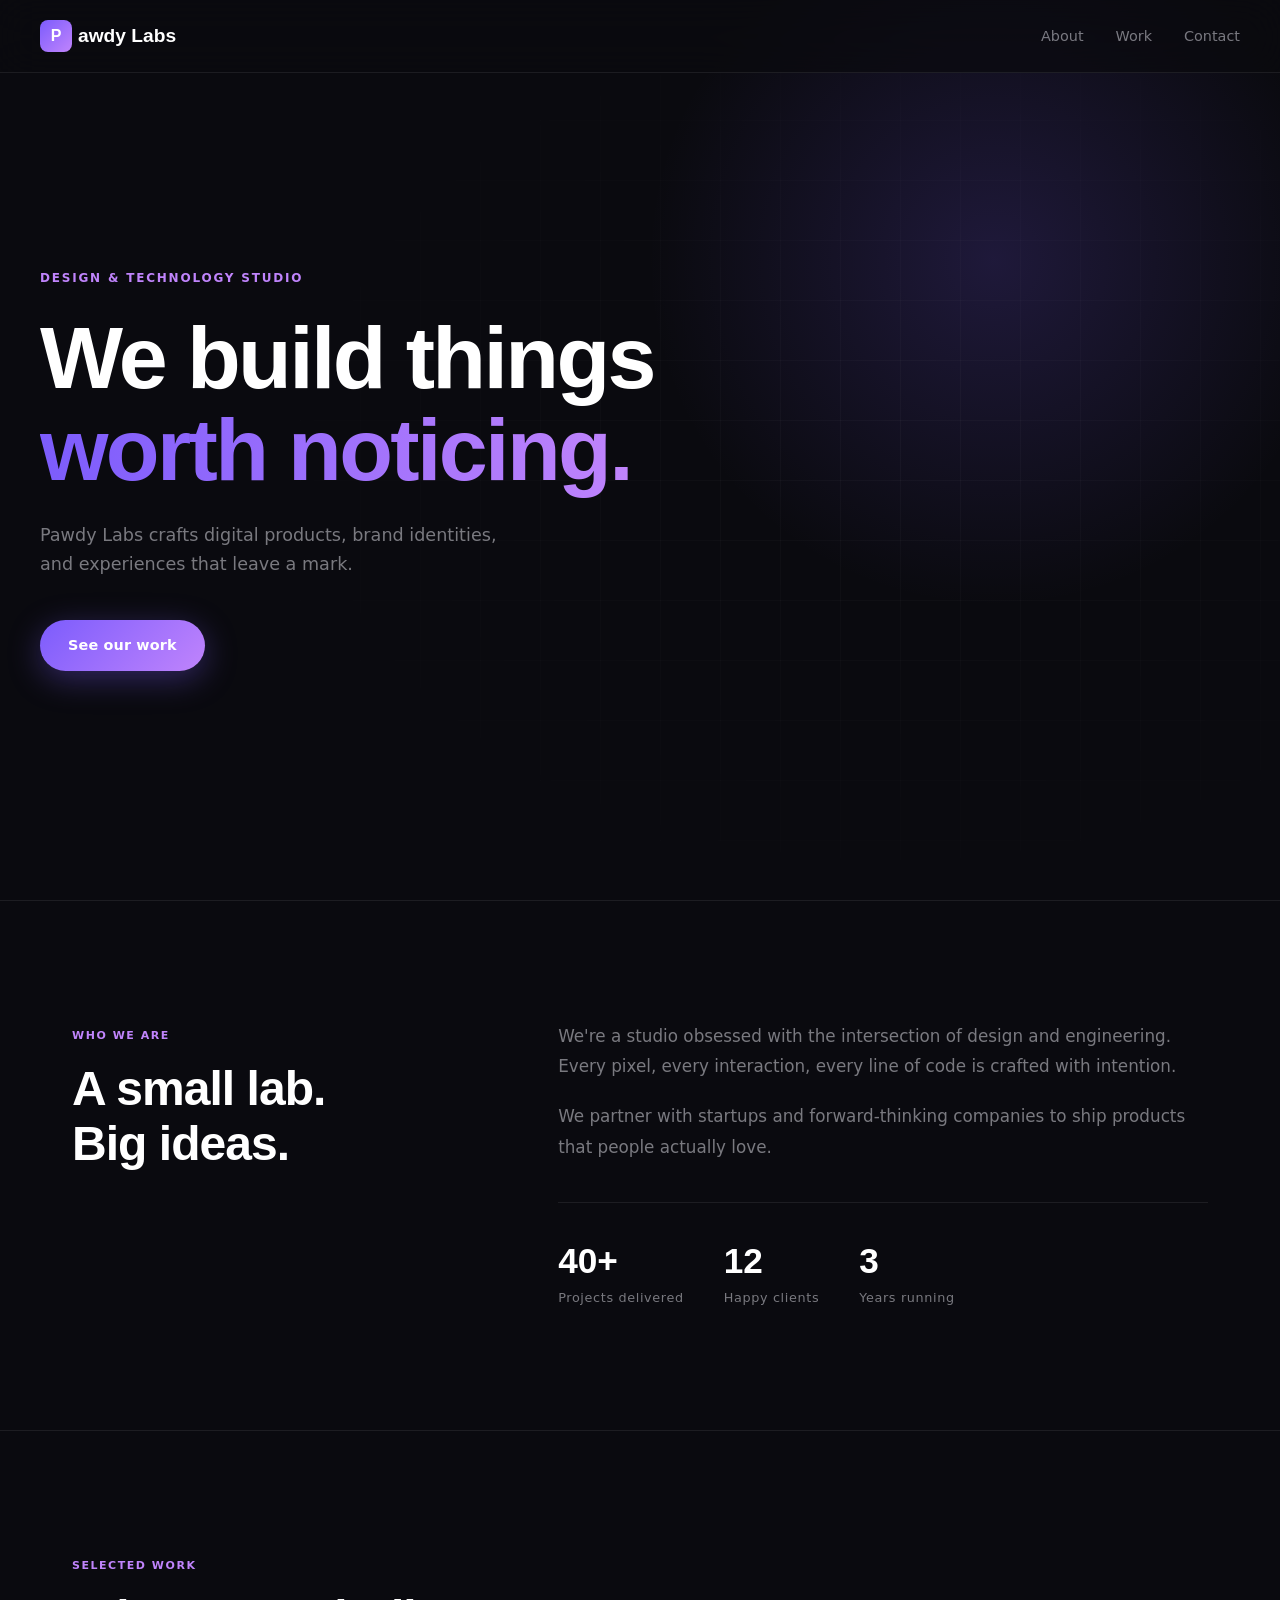
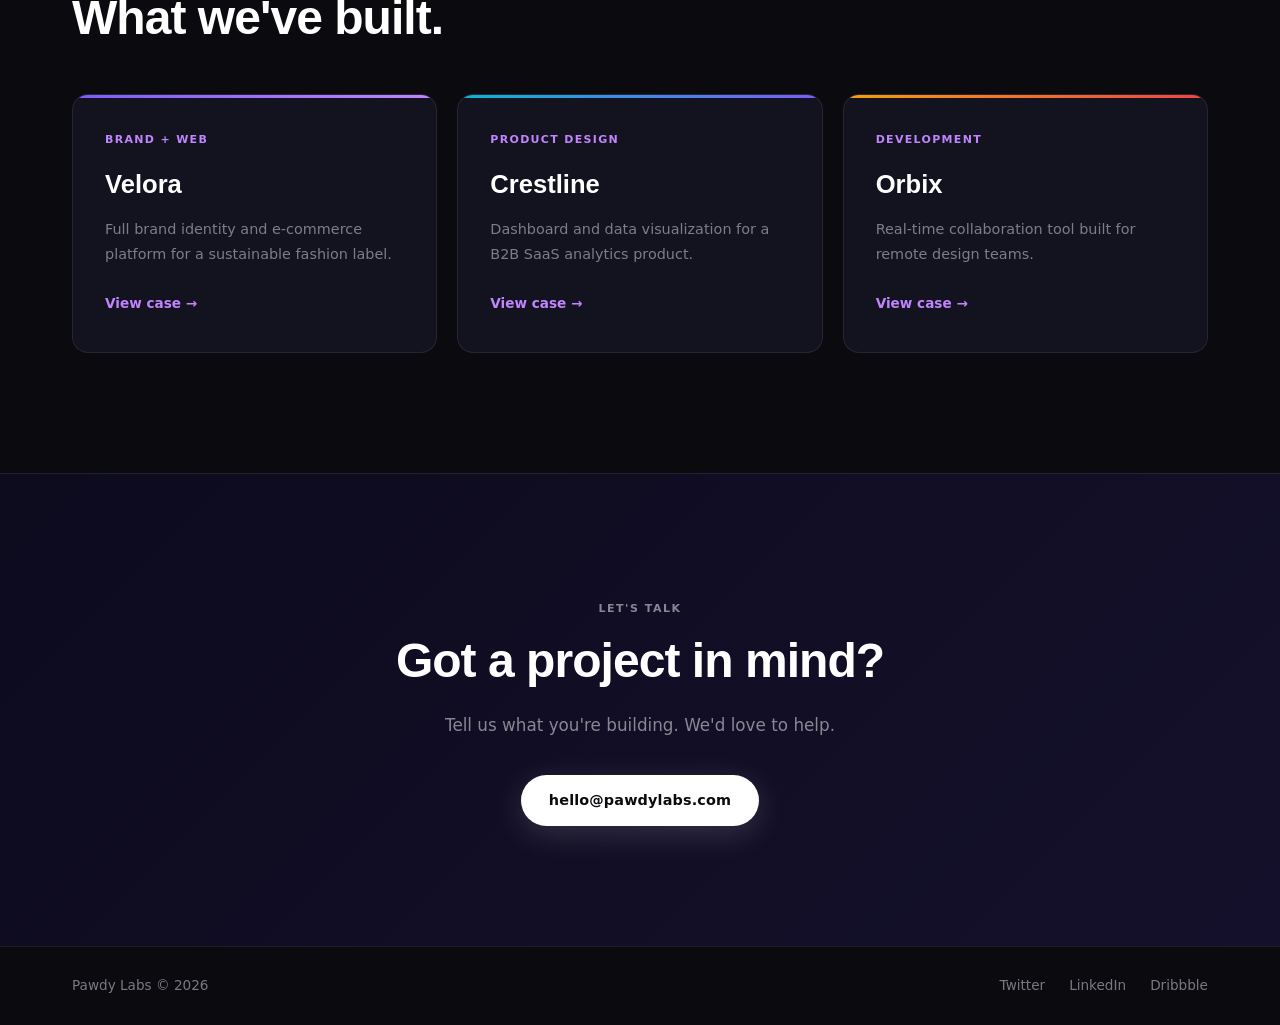
==== pwdy_labs.web/index.html @ f88b9824 "Add Pawdy Labs web project structure and landing page Creates the pwdy_labs.web site with dark-theme" ====
<!DOCTYPE html>
<html lang="es">
<head>
  <meta charset="UTF-8" />
  <meta name="viewport" content="width=device-width, initial-scale=1.0" />
  <title>Pawdy Labs</title>
  <link rel="stylesheet" href="css/style.css" />
</head>
<body>

  <!-- NAV -->
  <nav class="nav">
    <div class="nav__logo">
      <span class="logo-mark">P</span>
      <span class="logo-text">awdy Labs</span>
    </div>
    <ul class="nav__links">
      <li><a href="#about">About</a></li>
      <li><a href="#work">Work</a></li>
      <li><a href="#contact">Contact</a></li>
    </ul>
  </nav>

  <!-- HERO -->
  <section class="hero">
    <div class="hero__content">
      <p class="hero__eyebrow">Design &amp; Technology Studio</p>
      <h1 class="hero__title">
        We build things<br />
        <span class="hero__accent">worth noticing.</span>
      </h1>
      <p class="hero__sub">
        Pawdy Labs crafts digital products, brand identities,<br />
        and experiences that leave a mark.
      </p>
      <a href="#work" class="btn btn--primary">See our work</a>
    </div>
    <div class="hero__visual">
      <div class="blob"></div>
      <div class="grid-pattern"></div>
    </div>
  </section>

  <!-- ABOUT -->
  <section class="about" id="about">
    <div class="container">
      <div class="about__grid">
        <div class="about__left">
          <span class="label">Who we are</span>
          <h2 class="section-title">A small lab.<br />Big ideas.</h2>
        </div>
        <div class="about__right">
          <p>
            We're a studio obsessed with the intersection of design and
            engineering. Every pixel, every interaction, every line of code
            is crafted with intention.
          </p>
          <p>
            We partner with startups and forward-thinking companies to
            ship products that people actually love.
          </p>
          <div class="stats">
            <div class="stat"><span class="stat__num">40+</span><span class="stat__label">Projects delivered</span></div>
            <div class="stat"><span class="stat__num">12</span><span class="stat__label">Happy clients</span></div>
            <div class="stat"><span class="stat__num">3</span><span class="stat__label">Years running</span></div>
          </div>
        </div>
      </div>
    </div>
  </section>

  <!-- WORK -->
  <section class="work" id="work">
    <div class="container">
      <span class="label">Selected work</span>
      <h2 class="section-title">What we've built.</h2>
      <div class="cards">
        <article class="card card--1">
          <div class="card__tag">Brand + Web</div>
          <h3 class="card__title">Velora</h3>
          <p class="card__desc">Full brand identity and e-commerce platform for a sustainable fashion label.</p>
          <a href="#" class="card__link">View case →</a>
        </article>
        <article class="card card--2">
          <div class="card__tag">Product Design</div>
          <h3 class="card__title">Crestline</h3>
          <p class="card__desc">Dashboard and data visualization for a B2B SaaS analytics product.</p>
          <a href="#" class="card__link">View case →</a>
        </article>
        <article class="card card--3">
          <div class="card__tag">Development</div>
          <h3 class="card__title">Orbix</h3>
          <p class="card__desc">Real-time collaboration tool built for remote design teams.</p>
          <a href="#" class="card__link">View case →</a>
        </article>
      </div>
    </div>
  </section>

  <!-- CONTACT -->
  <section class="contact" id="contact">
    <div class="container">
      <div class="contact__inner">
        <span class="label label--light">Let's talk</span>
        <h2 class="section-title section-title--light">Got a project in mind?</h2>
        <p class="contact__sub">Tell us what you're building. We'd love to help.</p>
        <a href="mailto:hello@pawdylabs.com" class="btn btn--white">hello@pawdylabs.com</a>
      </div>
    </div>
  </section>

  <!-- FOOTER -->
  <footer class="footer">
    <div class="container footer__inner">
      <span class="footer__brand">Pawdy Labs © 2026</span>
      <div class="footer__links">
        <a href="#">Twitter</a>
        <a href="#">LinkedIn</a>
        <a href="#">Dribbble</a>
      </div>
    </div>
  </footer>

  <script src="js/main.js"></script>
</body>
</html>
---- pwdy_labs.web/css/style.css ----
/* ─── FONT ─── */
@font-face {
  font-family: 'PawdyDisplay';
  src: url('../fonts/PawdyDisplay.woff2') format('woff2'),
       url('../fonts/PawdyDisplay.woff') format('woff');
  font-weight: 700;
  font-style: normal;
  font-display: swap;
}

/* ─── RESET & BASE ─── */
*, *::before, *::after { box-sizing: border-box; margin: 0; padding: 0; }

:root {
  --bg:       #0a0a0f;
  --surface:  #131320;
  --border:   rgba(255,255,255,.08);
  --accent:   #7c5cfc;
  --accent2:  #c084fc;
  --text:     #e8e8f0;
  --muted:    rgba(232,232,240,.5);
  --white:    #ffffff;
  --radius:   16px;
  --font-display: 'PawdyDisplay', 'Syne', 'Space Grotesk', sans-serif;
  --font-body:    'Inter', system-ui, sans-serif;
}

html { scroll-behavior: smooth; }

body {
  background: var(--bg);
  color: var(--text);
  font-family: var(--font-body);
  font-size: 16px;
  line-height: 1.6;
  -webkit-font-smoothing: antialiased;
}

a { color: inherit; text-decoration: none; }
img { display: block; max-width: 100%; }

/* ─── UTILITIES ─── */
.container { max-width: 1200px; margin: 0 auto; padding: 0 32px; }

.label {
  display: inline-block;
  font-size: 11px;
  font-weight: 600;
  letter-spacing: .14em;
  text-transform: uppercase;
  color: var(--accent2);
  margin-bottom: 16px;
}
.label--light { color: rgba(255,255,255,.5); }

.section-title {
  font-family: var(--font-display);
  font-size: clamp(2rem, 4vw, 3rem);
  font-weight: 700;
  line-height: 1.15;
  letter-spacing: -.02em;
  color: var(--white);
  margin-bottom: 24px;
}
.section-title--light { color: var(--white); }

/* ─── NAV ─── */
.nav {
  position: fixed;
  top: 0; left: 0; right: 0;
  z-index: 100;
  display: flex;
  align-items: center;
  justify-content: space-between;
  padding: 20px 40px;
  background: rgba(10,10,15,.7);
  backdrop-filter: blur(20px);
  border-bottom: 1px solid var(--border);
}

.nav__logo {
  display: flex;
  align-items: center;
  gap: 6px;
  font-family: var(--font-display);
  font-size: 1.2rem;
  font-weight: 700;
  color: var(--white);
}

.logo-mark {
  display: grid;
  place-items: center;
  width: 32px; height: 32px;
  background: linear-gradient(135deg, var(--accent), var(--accent2));
  border-radius: 8px;
  font-size: 1rem;
  font-weight: 700;
  color: #fff;
}

.nav__links {
  list-style: none;
  display: flex;
  gap: 32px;
}

.nav__links a {
  font-size: .9rem;
  color: var(--muted);
  transition: color .2s;
}
.nav__links a:hover { color: var(--white); }

/* ─── HERO ─── */
.hero {
  min-height: 100vh;
  display: flex;
  align-items: center;
  position: relative;
  overflow: hidden;
  padding: 120px 40px 80px;
}

.hero__content {
  position: relative;
  z-index: 2;
  max-width: 680px;
}

.hero__eyebrow {
  font-size: 12px;
  font-weight: 600;
  letter-spacing: .15em;
  text-transform: uppercase;
  color: var(--accent2);
  margin-bottom: 24px;
}

.hero__title {
  font-family: var(--font-display);
  font-size: clamp(3rem, 7vw, 5.5rem);
  font-weight: 700;
  line-height: 1.05;
  letter-spacing: -.03em;
  color: var(--white);
  margin-bottom: 24px;
}

.hero__accent {
  background: linear-gradient(90deg, var(--accent), var(--accent2));
  -webkit-background-clip: text;
  -webkit-text-fill-color: transparent;
  background-clip: text;
}

.hero__sub {
  font-size: 1.1rem;
  color: var(--muted);
  line-height: 1.7;
  margin-bottom: 40px;
}

/* ─── BUTTONS ─── */
.btn {
  display: inline-flex;
  align-items: center;
  gap: 8px;
  padding: 14px 28px;
  border-radius: 50px;
  font-size: .9rem;
  font-weight: 600;
  letter-spacing: .01em;
  cursor: pointer;
  transition: transform .2s, box-shadow .2s, opacity .2s;
}
.btn:hover { transform: translateY(-2px); opacity: .9; }

.btn--primary {
  background: linear-gradient(135deg, var(--accent), var(--accent2));
  color: #fff;
  box-shadow: 0 8px 32px rgba(124,92,252,.35);
}
.btn--white {
  background: #fff;
  color: #0a0a0f;
  box-shadow: 0 8px 32px rgba(255,255,255,.15);
}

/* ─── HERO VISUAL ─── */
.hero__visual {
  position: absolute;
  inset: 0;
  z-index: 1;
  pointer-events: none;
}

.blob {
  position: absolute;
  top: -10%;
  right: -5%;
  width: 700px; height: 700px;
  border-radius: 60% 40% 55% 45% / 50% 60% 40% 50%;
  background: radial-gradient(ellipse at center, rgba(124,92,252,.18) 0%, transparent 70%);
  animation: morph 10s ease-in-out infinite;
}

@keyframes morph {
  0%, 100% { border-radius: 60% 40% 55% 45% / 50% 60% 40% 50%; }
  50%       { border-radius: 40% 60% 45% 55% / 60% 40% 60% 40%; }
}

.grid-pattern {
  position: absolute;
  inset: 0;
  background-image:
    linear-gradient(rgba(255,255,255,.03) 1px, transparent 1px),
    linear-gradient(90deg, rgba(255,255,255,.03) 1px, transparent 1px);
  background-size: 60px 60px;
  mask-image: radial-gradient(ellipse 80% 80% at 70% 50%, black 0%, transparent 70%);
}

/* ─── ABOUT ─── */
.about {
  padding: 120px 0;
  border-top: 1px solid var(--border);
}

.about__grid {
  display: grid;
  grid-template-columns: 1fr 1.6fr;
  gap: 80px;
  align-items: start;
}

.about__right p {
  color: var(--muted);
  margin-bottom: 20px;
  font-size: 1.05rem;
  line-height: 1.8;
}

.stats {
  display: flex;
  gap: 40px;
  margin-top: 40px;
  padding-top: 40px;
  border-top: 1px solid var(--border);
}

.stat__num {
  display: block;
  font-family: var(--font-display);
  font-size: 2.2rem;
  font-weight: 700;
  color: var(--white);
  line-height: 1;
  margin-bottom: 6px;
}

.stat__label {
  font-size: .8rem;
  color: var(--muted);
  letter-spacing: .05em;
}

/* ─── WORK ─── */
.work {
  padding: 120px 0;
  border-top: 1px solid var(--border);
}

.cards {
  display: grid;
  grid-template-columns: repeat(3, 1fr);
  gap: 20px;
  margin-top: 48px;
}

.card {
  background: var(--surface);
  border: 1px solid var(--border);
  border-radius: var(--radius);
  padding: 36px 32px;
  position: relative;
  overflow: hidden;
  transition: transform .3s, border-color .3s;
}
.card:hover { transform: translateY(-6px); border-color: rgba(124,92,252,.4); }

.card::before {
  content: '';
  position: absolute;
  top: 0; left: 0; right: 0;
  height: 3px;
}
.card--1::before { background: linear-gradient(90deg, #7c5cfc, #c084fc); }
.card--2::before { background: linear-gradient(90deg, #06b6d4, #7c5cfc); }
.card--3::before { background: linear-gradient(90deg, #f59e0b, #ef4444); }

.card__tag {
  font-size: 11px;
  font-weight: 600;
  letter-spacing: .12em;
  text-transform: uppercase;
  color: var(--accent2);
  margin-bottom: 16px;
}

.card__title {
  font-family: var(--font-display);
  font-size: 1.6rem;
  font-weight: 700;
  color: var(--white);
  margin-bottom: 12px;
}

.card__desc {
  font-size: .9rem;
  color: var(--muted);
  line-height: 1.7;
  margin-bottom: 24px;
}

.card__link {
  font-size: .85rem;
  font-weight: 600;
  color: var(--accent2);
  transition: letter-spacing .2s;
}
.card__link:hover { letter-spacing: .04em; }

/* ─── CONTACT ─── */
.contact {
  padding: 120px 0;
  background: linear-gradient(135deg, #0d0b1e 0%, #14102b 100%);
  border-top: 1px solid var(--border);
}

.contact__inner {
  text-align: center;
  max-width: 600px;
  margin: 0 auto;
}

.contact__sub {
  color: rgba(255,255,255,.5);
  font-size: 1.05rem;
  margin-bottom: 36px;
}

/* ─── FOOTER ─── */
.footer {
  padding: 28px 0;
  border-top: 1px solid var(--border);
}

.footer__inner {
  display: flex;
  align-items: center;
  justify-content: space-between;
}

.footer__brand {
  font-size: .85rem;
  color: var(--muted);
}

.footer__links {
  display: flex;
  gap: 24px;
}

.footer__links a {
  font-size: .85rem;
  color: var(--muted);
  transition: color .2s;
}
.footer__links a:hover { color: var(--white); }

/* ─── RESPONSIVE ─── */
@media (max-width: 900px) {
  .about__grid { grid-template-columns: 1fr; gap: 40px; }
  .cards { grid-template-columns: 1fr; }
  .nav { padding: 16px 24px; }
  .hero { padding: 100px 24px 60px; }
}

@media (max-width: 600px) {
  .nav__links { display: none; }
  .stats { flex-direction: column; gap: 24px; }
  .footer__inner { flex-direction: column; gap: 16px; text-align: center; }
}
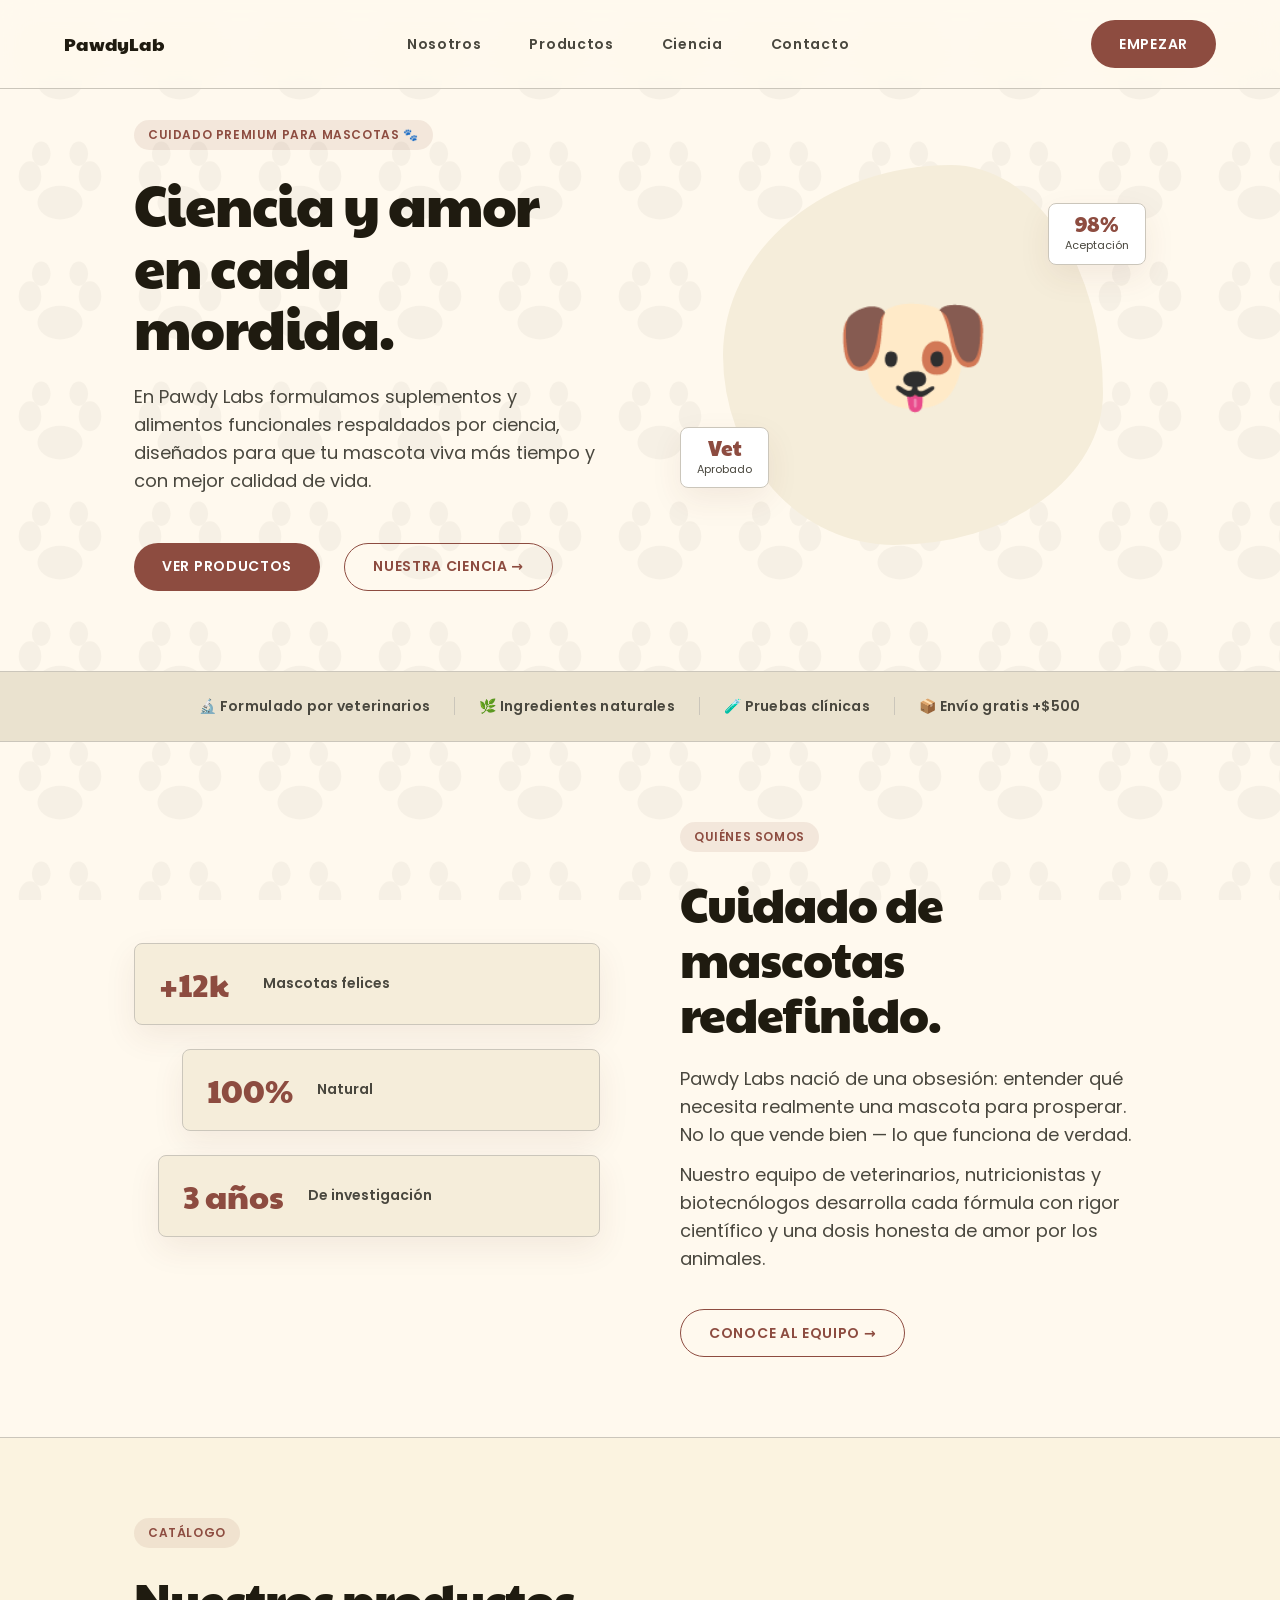
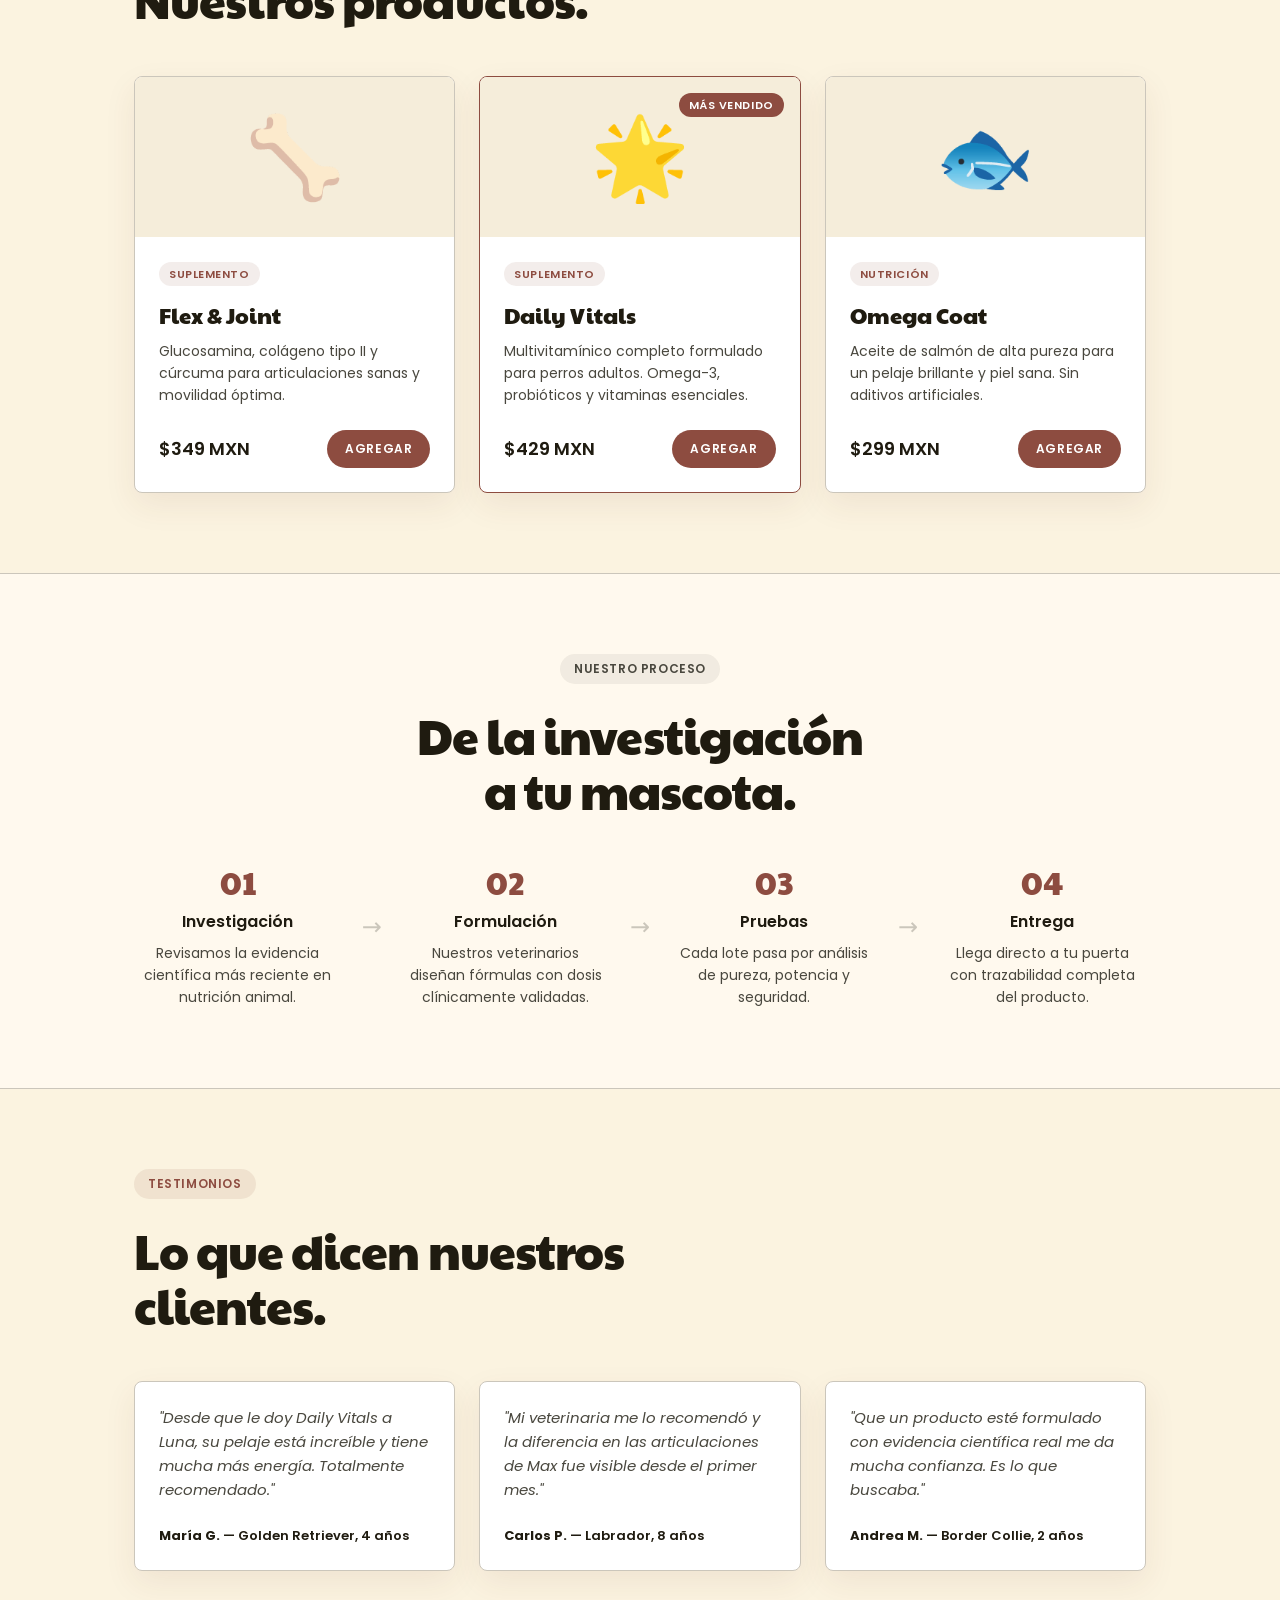
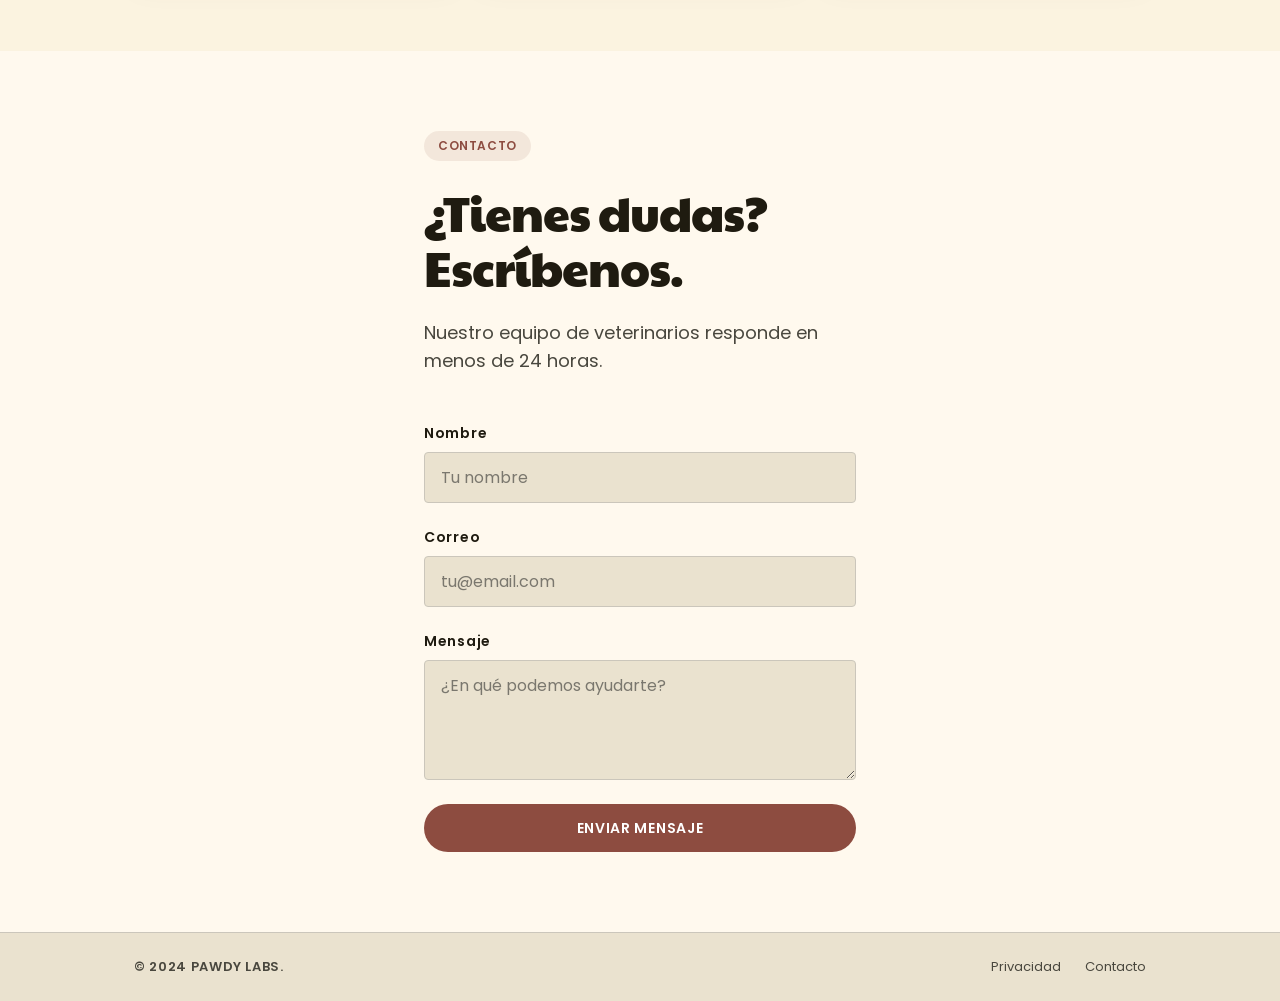
==== commit b732246a: "Redesign landing page with Artisanal Heritage design system Applies warm minimalism: Paytone One + P" ====
--- a/pwdy_labs.web/index.html
+++ b/pwdy_labs.web/index.html
@@ -3,120 +3,276 @@
 <head>
   <meta charset="UTF-8" />
   <meta name="viewport" content="width=device-width, initial-scale=1.0" />
-  <title>Pawdy Labs</title>
+  <title>Pawdy Labs — Science-backed pet care</title>
+  <link rel="preconnect" href="https://fonts.googleapis.com" />
+  <link rel="preconnect" href="https://fonts.gstatic.com" crossorigin />
+  <link href="https://fonts.googleapis.com/css2?family=Paytone+One&family=Poppins:wght@400;600&display=swap" rel="stylesheet" />
   <link rel="stylesheet" href="css/style.css" />
 </head>
 <body>
 
+  <!-- PAW PRINT BACKGROUND -->
+  <div class="paw-bg" aria-hidden="true">
+    <svg class="paw-svg" xmlns="http://www.w3.org/2000/svg" viewBox="0 0 64 64">
+      <ellipse cx="32" cy="44" rx="12" ry="9"/>
+      <ellipse cx="16" cy="30" rx="6" ry="8"/>
+      <ellipse cx="48" cy="30" rx="6" ry="8"/>
+      <ellipse cx="22" cy="18" rx="5" ry="6.5"/>
+      <ellipse cx="42" cy="18" rx="5" ry="6.5"/>
+    </svg>
+  </div>
+
   <!-- NAV -->
   <nav class="nav">
-    <div class="nav__logo">
-      <span class="logo-mark">P</span>
-      <span class="logo-text">awdy Labs</span>
-    </div>
+    <a href="#" class="nav__logo">
+      <img src="assets/logo.svg" alt="Pawdy Labs" class="nav__logo-img" onerror="this.style.display='none'" />
+      <span class="nav__logo-text">PawdyLab</span>
+    </a>
     <ul class="nav__links">
-      <li><a href="#about">About</a></li>
-      <li><a href="#work">Work</a></li>
-      <li><a href="#contact">Contact</a></li>
+      <li><a href="#about">Nosotros</a></li>
+      <li><a href="#products">Productos</a></li>
+      <li><a href="#science">Ciencia</a></li>
+      <li><a href="#contact">Contacto</a></li>
     </ul>
+    <a href="#contact" class="btn btn--primary nav__cta">Empezar</a>
   </nav>
 
   <!-- HERO -->
   <section class="hero">
-    <div class="hero__content">
-      <p class="hero__eyebrow">Design &amp; Technology Studio</p>
-      <h1 class="hero__title">
-        We build things<br />
-        <span class="hero__accent">worth noticing.</span>
-      </h1>
-      <p class="hero__sub">
-        Pawdy Labs crafts digital products, brand identities,<br />
-        and experiences that leave a mark.
-      </p>
-      <a href="#work" class="btn btn--primary">See our work</a>
-    </div>
-    <div class="hero__visual">
-      <div class="blob"></div>
-      <div class="grid-pattern"></div>
-    </div>
-  </section>
+    <div class="container hero__inner">
+      <div class="hero__content">
+        <div class="chip">Cuidado premium para mascotas 🐾</div>
+        <h1 class="hero__title">
+          Ciencia y amor<br />en cada mordida.
+        </h1>
+        <p class="hero__body">
+          En Pawdy Labs formulamos suplementos y alimentos funcionales
+          respaldados por ciencia, diseñados para que tu mascota viva
+          más tiempo y con mejor calidad de vida.
+        </p>
+        <div class="hero__actions">
+          <a href="#products" class="btn btn--primary">Ver productos</a>
+          <a href="#science" class="btn btn--secondary">Nuestra ciencia →</a>
+        </div>
+      </div>
+      <div class="hero__image-wrap">
+        <div class="hero__image-blob">
+          <div class="hero__placeholder">🐶</div>
+        </div>
+        <div class="floating-badge floating-badge--1">
+          <span class="badge-num">98%</span>
+          <span class="badge-label">Aceptación</span>
+        </div>
+        <div class="floating-badge floating-badge--2">
+          <span class="badge-num">Vet</span>
+          <span class="badge-label">Aprobado</span>
+        </div>
+      </div>
+    </div>
+  </section>
+
+  <!-- TRUST BAR -->
+  <div class="trust-bar">
+    <div class="container trust-bar__inner">
+      <span class="trust-item">🔬 Formulado por veterinarios</span>
+      <span class="trust-divider"></span>
+      <span class="trust-item">🌿 Ingredientes naturales</span>
+      <span class="trust-divider"></span>
+      <span class="trust-item">🧪 Pruebas clínicas</span>
+      <span class="trust-divider"></span>
+      <span class="trust-item">📦 Envío gratis +$500</span>
+    </div>
+  </div>
 
   <!-- ABOUT -->
   <section class="about" id="about">
+    <div class="container about__grid">
+      <div class="about__visual">
+        <div class="about__card-stack">
+          <div class="stat-card">
+            <span class="stat-card__num">+12k</span>
+            <span class="stat-card__label">Mascotas felices</span>
+          </div>
+          <div class="stat-card stat-card--2">
+            <span class="stat-card__num">100%</span>
+            <span class="stat-card__label">Natural</span>
+          </div>
+          <div class="stat-card stat-card--3">
+            <span class="stat-card__num">3 años</span>
+            <span class="stat-card__label">De investigación</span>
+          </div>
+        </div>
+      </div>
+      <div class="about__copy">
+        <div class="chip">Quiénes somos</div>
+        <h2 class="section-title">Cuidado de mascotas<br />redefinido.</h2>
+        <p class="body-text">
+          Pawdy Labs nació de una obsesión: entender qué necesita realmente
+          una mascota para prosperar. No lo que vende bien — lo que
+          funciona de verdad.
+        </p>
+        <p class="body-text">
+          Nuestro equipo de veterinarios, nutricionistas y biotecnólogos
+          desarrolla cada fórmula con rigor científico y una dosis
+          honesta de amor por los animales.
+        </p>
+        <a href="#science" class="btn btn--secondary">Conoce al equipo →</a>
+      </div>
+    </div>
+  </section>
+
+  <!-- PRODUCTS -->
+  <section class="products" id="products">
     <div class="container">
-      <div class="about__grid">
-        <div class="about__left">
-          <span class="label">Who we are</span>
-          <h2 class="section-title">A small lab.<br />Big ideas.</h2>
-        </div>
-        <div class="about__right">
-          <p>
-            We're a studio obsessed with the intersection of design and
-            engineering. Every pixel, every interaction, every line of code
-            is crafted with intention.
-          </p>
-          <p>
-            We partner with startups and forward-thinking companies to
-            ship products that people actually love.
-          </p>
-          <div class="stats">
-            <div class="stat"><span class="stat__num">40+</span><span class="stat__label">Projects delivered</span></div>
-            <div class="stat"><span class="stat__num">12</span><span class="stat__label">Happy clients</span></div>
-            <div class="stat"><span class="stat__num">3</span><span class="stat__label">Years running</span></div>
-          </div>
-        </div>
-      </div>
-    </div>
-  </section>
-
-  <!-- WORK -->
-  <section class="work" id="work">
+      <div class="section-header">
+        <div class="chip">Catálogo</div>
+        <h2 class="section-title">Nuestros productos.</h2>
+      </div>
+      <div class="products__grid">
+        <article class="product-card">
+          <div class="product-card__image">🦴</div>
+          <div class="product-card__body">
+            <div class="chip chip--sm">Suplemento</div>
+            <h3 class="product-card__title">Flex & Joint</h3>
+            <p class="product-card__desc">
+              Glucosamina, colágeno tipo II y cúrcuma para articulaciones
+              sanas y movilidad óptima.
+            </p>
+            <div class="product-card__footer">
+              <span class="product-card__price">$349 MXN</span>
+              <a href="#" class="btn btn--primary btn--sm">Agregar</a>
+            </div>
+          </div>
+        </article>
+        <article class="product-card product-card--featured">
+          <div class="product-card__badge">Más vendido</div>
+          <div class="product-card__image">🌟</div>
+          <div class="product-card__body">
+            <div class="chip chip--sm">Suplemento</div>
+            <h3 class="product-card__title">Daily Vitals</h3>
+            <p class="product-card__desc">
+              Multivitamínico completo formulado para perros adultos.
+              Omega-3, probióticos y vitaminas esenciales.
+            </p>
+            <div class="product-card__footer">
+              <span class="product-card__price">$429 MXN</span>
+              <a href="#" class="btn btn--primary btn--sm">Agregar</a>
+            </div>
+          </div>
+        </article>
+        <article class="product-card">
+          <div class="product-card__image">🐟</div>
+          <div class="product-card__body">
+            <div class="chip chip--sm">Nutrición</div>
+            <h3 class="product-card__title">Omega Coat</h3>
+            <p class="product-card__desc">
+              Aceite de salmón de alta pureza para un pelaje brillante
+              y piel sana. Sin aditivos artificiales.
+            </p>
+            <div class="product-card__footer">
+              <span class="product-card__price">$299 MXN</span>
+              <a href="#" class="btn btn--primary btn--sm">Agregar</a>
+            </div>
+          </div>
+        </article>
+      </div>
+    </div>
+  </section>
+
+  <!-- SCIENCE -->
+  <section class="science" id="science">
+    <div class="container science__inner">
+      <div class="chip chip--dark">Nuestro proceso</div>
+      <h2 class="section-title">De la investigación<br />a tu mascota.</h2>
+      <div class="science__steps">
+        <div class="science-step">
+          <span class="science-step__num">01</span>
+          <h4 class="science-step__title">Investigación</h4>
+          <p class="science-step__desc">Revisamos la evidencia científica más reciente en nutrición animal.</p>
+        </div>
+        <div class="science-step__arrow">→</div>
+        <div class="science-step">
+          <span class="science-step__num">02</span>
+          <h4 class="science-step__title">Formulación</h4>
+          <p class="science-step__desc">Nuestros veterinarios diseñan fórmulas con dosis clínicamente validadas.</p>
+        </div>
+        <div class="science-step__arrow">→</div>
+        <div class="science-step">
+          <span class="science-step__num">03</span>
+          <h4 class="science-step__title">Pruebas</h4>
+          <p class="science-step__desc">Cada lote pasa por análisis de pureza, potencia y seguridad.</p>
+        </div>
+        <div class="science-step__arrow">→</div>
+        <div class="science-step">
+          <span class="science-step__num">04</span>
+          <h4 class="science-step__title">Entrega</h4>
+          <p class="science-step__desc">Llega directo a tu puerta con trazabilidad completa del producto.</p>
+        </div>
+      </div>
+    </div>
+  </section>
+
+  <!-- TESTIMONIALS -->
+  <section class="testimonials">
     <div class="container">
-      <span class="label">Selected work</span>
-      <h2 class="section-title">What we've built.</h2>
-      <div class="cards">
-        <article class="card card--1">
-          <div class="card__tag">Brand + Web</div>
-          <h3 class="card__title">Velora</h3>
-          <p class="card__desc">Full brand identity and e-commerce platform for a sustainable fashion label.</p>
-          <a href="#" class="card__link">View case →</a>
-        </article>
-        <article class="card card--2">
-          <div class="card__tag">Product Design</div>
-          <h3 class="card__title">Crestline</h3>
-          <p class="card__desc">Dashboard and data visualization for a B2B SaaS analytics product.</p>
-          <a href="#" class="card__link">View case →</a>
-        </article>
-        <article class="card card--3">
-          <div class="card__tag">Development</div>
-          <h3 class="card__title">Orbix</h3>
-          <p class="card__desc">Real-time collaboration tool built for remote design teams.</p>
-          <a href="#" class="card__link">View case →</a>
-        </article>
+      <div class="chip">Testimonios</div>
+      <h2 class="section-title">Lo que dicen nuestros<br />clientes.</h2>
+      <div class="testimonials__grid">
+        <blockquote class="testimonial-card">
+          <p>"Desde que le doy Daily Vitals a Luna, su pelaje está increíble y tiene mucha más energía. Totalmente recomendado."</p>
+          <footer>
+            <strong>María G.</strong> — Golden Retriever, 4 años
+          </footer>
+        </blockquote>
+        <blockquote class="testimonial-card">
+          <p>"Mi veterinaria me lo recomendó y la diferencia en las articulaciones de Max fue visible desde el primer mes."</p>
+          <footer>
+            <strong>Carlos P.</strong> — Labrador, 8 años
+          </footer>
+        </blockquote>
+        <blockquote class="testimonial-card">
+          <p>"Que un producto esté formulado con evidencia científica real me da mucha confianza. Es lo que buscaba."</p>
+          <footer>
+            <strong>Andrea M.</strong> — Border Collie, 2 años
+          </footer>
+        </blockquote>
       </div>
     </div>
   </section>
 
   <!-- CONTACT -->
   <section class="contact" id="contact">
-    <div class="container">
-      <div class="contact__inner">
-        <span class="label label--light">Let's talk</span>
-        <h2 class="section-title section-title--light">Got a project in mind?</h2>
-        <p class="contact__sub">Tell us what you're building. We'd love to help.</p>
-        <a href="mailto:hello@pawdylabs.com" class="btn btn--white">hello@pawdylabs.com</a>
-      </div>
+    <div class="container contact__inner">
+      <div class="chip">Contacto</div>
+      <h2 class="section-title">¿Tienes dudas?<br />Escríbenos.</h2>
+      <p class="body-text contact__sub">
+        Nuestro equipo de veterinarios responde en menos de 24 horas.
+      </p>
+      <form class="contact__form" onsubmit="return false">
+        <div class="form-group">
+          <label class="form-label" for="name">Nombre</label>
+          <input class="form-input" type="text" id="name" placeholder="Tu nombre" />
+        </div>
+        <div class="form-group">
+          <label class="form-label" for="email">Correo</label>
+          <input class="form-input" type="email" id="email" placeholder="tu@email.com" />
+        </div>
+        <div class="form-group">
+          <label class="form-label" for="msg">Mensaje</label>
+          <textarea class="form-input form-textarea" id="msg" placeholder="¿En qué podemos ayudarte?"></textarea>
+        </div>
+        <button type="submit" class="btn btn--primary btn--full">Enviar mensaje</button>
+      </form>
     </div>
   </section>
 
   <!-- FOOTER -->
   <footer class="footer">
     <div class="container footer__inner">
-      <span class="footer__brand">Pawdy Labs © 2026</span>
+      <span class="footer__brand">© 2024 PAWDY LABS.</span>
       <div class="footer__links">
-        <a href="#">Twitter</a>
-        <a href="#">LinkedIn</a>
-        <a href="#">Dribbble</a>
+        <a href="#">Privacidad</a>
+        <a href="#">Contacto</a>
       </div>
     </div>
   </footer>
--- a/pwdy_labs.web/css/style.css
+++ b/pwdy_labs.web/css/style.css
@@ -1,68 +1,165 @@
-/* ─── FONT ─── */
-@font-face {
-  font-family: 'PawdyDisplay';
-  src: url('../fonts/PawdyDisplay.woff2') format('woff2'),
-       url('../fonts/PawdyDisplay.woff') format('woff');
-  font-weight: 700;
-  font-style: normal;
-  font-display: swap;
-}
-
-/* ─── RESET & BASE ─── */
+/* ─── DESIGN TOKENS — Artisanal Heritage ─── */
+:root {
+  --bg:                    #fff9ee;
+  --surface:               #f5edda;
+  --surface-low:           #fbf3e0;
+  --surface-high:          #f0e8d4;
+  --surface-highest:       #eae2cf;
+  --on-surface:            #1f1b10;
+  --on-surface-variant:    #49473e;
+  --outline:               #7a776e;
+  --outline-variant:       #cbc6bb;
+
+  --primary:               #625e50;
+  --primary-container:     #f4eddb;
+  --secondary:             #8d4c40;      /* Liver — CTA primary */
+  --secondary-container:   #ffac9c;
+  --on-secondary:          #ffffff;
+
+  --error:                 #ba1a1a;
+
+  /* typography */
+  --font-display: 'Paytone One', sans-serif;
+  --font-body:    'Poppins', system-ui, sans-serif;
+
+  /* spacing (8px base) */
+  --sp-xs:   4px;
+  --sp-sm:   12px;
+  --sp-md:   24px;
+  --sp-lg:   48px;
+  --sp-xl:   80px;
+  --gutter:  24px;
+  --margin-desktop: 64px;
+  --margin-mobile:  16px;
+
+  /* radii */
+  --r-sm:    0.125rem;
+  --r:       0.25rem;
+  --r-md:    0.375rem;
+  --r-lg:    0.5rem;
+  --r-xl:    0.75rem;
+  --r-full:  9999px;
+
+  /* shadow */
+  --shadow: 0px 12px 32px rgba(104, 47, 36, 0.08);
+}
+
+/* ─── RESET ─── */
 *, *::before, *::after { box-sizing: border-box; margin: 0; padding: 0; }
-
-:root {
-  --bg:       #0a0a0f;
-  --surface:  #131320;
-  --border:   rgba(255,255,255,.08);
-  --accent:   #7c5cfc;
-  --accent2:  #c084fc;
-  --text:     #e8e8f0;
-  --muted:    rgba(232,232,240,.5);
-  --white:    #ffffff;
-  --radius:   16px;
-  --font-display: 'PawdyDisplay', 'Syne', 'Space Grotesk', sans-serif;
-  --font-body:    'Inter', system-ui, sans-serif;
-}
-
 html { scroll-behavior: smooth; }
-
 body {
   background: var(--bg);
-  color: var(--text);
+  color: var(--on-surface);
   font-family: var(--font-body);
   font-size: 16px;
-  line-height: 1.6;
+  line-height: 1.5;
   -webkit-font-smoothing: antialiased;
-}
-
+  overflow-x: hidden;
+}
 a { color: inherit; text-decoration: none; }
-img { display: block; max-width: 100%; }
-
-/* ─── UTILITIES ─── */
-.container { max-width: 1200px; margin: 0 auto; padding: 0 32px; }
-
-.label {
-  display: inline-block;
-  font-size: 11px;
-  font-weight: 600;
-  letter-spacing: .14em;
-  text-transform: uppercase;
-  color: var(--accent2);
-  margin-bottom: 16px;
-}
-.label--light { color: rgba(255,255,255,.5); }
-
+ul { list-style: none; }
+
+/* ─── PAW BACKGROUND PATTERN ─── */
+.paw-bg {
+  position: fixed;
+  inset: 0;
+  pointer-events: none;
+  z-index: 0;
+  overflow: hidden;
+}
+.paw-svg {
+  display: none; /* used as mask via JS-generated pattern */
+}
+
+/* CSS-only paw pattern via repeated pseudo-element */
+body::before {
+  content: '';
+  position: fixed;
+  inset: 0;
+  z-index: 0;
+  pointer-events: none;
+  background-image: url("data:image/svg+xml,%3Csvg xmlns='http://www.w3.org/2000/svg' width='80' height='80' viewBox='0 0 64 64'%3E%3Cellipse cx='32' cy='44' rx='12' ry='9' fill='%231f1b10'/%3E%3Cellipse cx='16' cy='30' rx='6' ry='8' fill='%231f1b10'/%3E%3Cellipse cx='48' cy='30' rx='6' ry='8' fill='%231f1b10'/%3E%3Cellipse cx='22' cy='18' rx='5' ry='6.5' fill='%231f1b10'/%3E%3Cellipse cx='42' cy='18' rx='5' ry='6.5' fill='%231f1b10'/%3E%3C/svg%3E");
+  background-size: 120px 120px;
+  opacity: 0.04;
+}
+
+/* ─── LAYOUT ─── */
+.container {
+  max-width: 1140px;
+  margin: 0 auto;
+  padding: 0 var(--margin-desktop);
+}
+
+/* ─── TYPOGRAPHY SCALE ─── */
 .section-title {
   font-family: var(--font-display);
   font-size: clamp(2rem, 4vw, 3rem);
-  font-weight: 700;
+  font-weight: 400;
   line-height: 1.15;
-  letter-spacing: -.02em;
-  color: var(--white);
-  margin-bottom: 24px;
-}
-.section-title--light { color: var(--white); }
+  letter-spacing: -0.02em;
+  color: var(--on-surface);
+  margin-bottom: var(--sp-md);
+}
+
+.body-text {
+  font-size: 18px;
+  font-weight: 400;
+  line-height: 28px;
+  color: var(--on-surface-variant);
+  margin-bottom: var(--sp-sm);
+}
+
+/* ─── CHIPS / TAGS ─── */
+.chip {
+  display: inline-block;
+  padding: 6px 14px;
+  border-radius: var(--r-full);
+  background: rgba(141, 76, 64, 0.1);
+  color: var(--secondary);
+  font-family: var(--font-body);
+  font-size: 12px;
+  font-weight: 600;
+  letter-spacing: 0.05em;
+  text-transform: uppercase;
+  margin-bottom: var(--sp-md);
+}
+.chip--sm { font-size: 11px; padding: 4px 10px; margin-bottom: var(--sp-sm); }
+.chip--dark {
+  background: rgba(31,27,16,.06);
+  color: var(--on-surface-variant);
+}
+
+/* ─── BUTTONS ─── */
+.btn {
+  display: inline-flex;
+  align-items: center;
+  justify-content: center;
+  gap: 6px;
+  min-height: 48px;
+  padding: 0 28px;
+  border-radius: var(--r-full);
+  font-family: var(--font-body);
+  font-size: 14px;
+  font-weight: 600;
+  letter-spacing: 0.05em;
+  text-transform: uppercase;
+  cursor: pointer;
+  border: none;
+  transition: opacity .2s, transform .2s;
+}
+.btn:hover { opacity: .88; transform: translateY(-1px); }
+
+.btn--primary {
+  background: var(--secondary);
+  color: var(--on-secondary);
+}
+.btn--secondary {
+  background: transparent;
+  color: var(--secondary);
+  border: 1.5px solid var(--secondary);
+}
+.btn--sm { min-height: 38px; padding: 0 18px; font-size: 12px; }
+.btn--full { width: 100%; }
 
 /* ─── NAV ─── */
 .nav {
@@ -72,287 +169,447 @@
   display: flex;
   align-items: center;
   justify-content: space-between;
-  padding: 20px 40px;
-  background: rgba(10,10,15,.7);
-  backdrop-filter: blur(20px);
-  border-bottom: 1px solid var(--border);
+  padding: 20px var(--margin-desktop);
+  background: rgba(255,249,238,.85);
+  backdrop-filter: blur(16px);
+  border-bottom: 1px solid var(--outline-variant);
 }
 
 .nav__logo {
   display: flex;
   align-items: center;
-  gap: 6px;
+  gap: 8px;
+}
+.nav__logo-img { height: 32px; }
+.nav__logo-text {
   font-family: var(--font-display);
-  font-size: 1.2rem;
-  font-weight: 700;
-  color: var(--white);
-}
-
-.logo-mark {
-  display: grid;
-  place-items: center;
-  width: 32px; height: 32px;
-  background: linear-gradient(135deg, var(--accent), var(--accent2));
-  border-radius: 8px;
-  font-size: 1rem;
-  font-weight: 700;
-  color: #fff;
+  font-size: 1.15rem;
+  color: var(--on-surface);
 }
 
 .nav__links {
-  list-style: none;
-  display: flex;
-  gap: 32px;
-}
-
+  display: flex;
+  gap: var(--sp-lg);
+}
 .nav__links a {
-  font-size: .9rem;
-  color: var(--muted);
+  font-size: 14px;
+  font-weight: 600;
+  letter-spacing: 0.05em;
+  color: var(--on-surface-variant);
   transition: color .2s;
 }
-.nav__links a:hover { color: var(--white); }
+.nav__links a:hover { color: var(--on-surface); text-decoration: underline; }
 
 /* ─── HERO ─── */
 .hero {
-  min-height: 100vh;
-  display: flex;
-  align-items: center;
-  position: relative;
-  overflow: hidden;
-  padding: 120px 40px 80px;
-}
-
-.hero__content {
-  position: relative;
-  z-index: 2;
-  max-width: 680px;
-}
-
-.hero__eyebrow {
-  font-size: 12px;
-  font-weight: 600;
-  letter-spacing: .15em;
-  text-transform: uppercase;
-  color: var(--accent2);
-  margin-bottom: 24px;
-}
+  padding-top: 120px;
+  padding-bottom: var(--sp-xl);
+  position: relative;
+  z-index: 1;
+}
+
+.hero__inner {
+  display: grid;
+  grid-template-columns: 1fr 1fr;
+  gap: var(--sp-xl);
+  align-items: center;
+}
+
+.hero__content { max-width: 540px; }
 
 .hero__title {
   font-family: var(--font-display);
-  font-size: clamp(3rem, 7vw, 5.5rem);
-  font-weight: 700;
-  line-height: 1.05;
-  letter-spacing: -.03em;
-  color: var(--white);
-  margin-bottom: 24px;
-}
-
-.hero__accent {
-  background: linear-gradient(90deg, var(--accent), var(--accent2));
-  -webkit-background-clip: text;
-  -webkit-text-fill-color: transparent;
-  background-clip: text;
-}
-
-.hero__sub {
-  font-size: 1.1rem;
-  color: var(--muted);
-  line-height: 1.7;
-  margin-bottom: 40px;
-}
-
-/* ─── BUTTONS ─── */
-.btn {
-  display: inline-flex;
-  align-items: center;
-  gap: 8px;
-  padding: 14px 28px;
-  border-radius: 50px;
-  font-size: .9rem;
-  font-weight: 600;
-  letter-spacing: .01em;
-  cursor: pointer;
-  transition: transform .2s, box-shadow .2s, opacity .2s;
-}
-.btn:hover { transform: translateY(-2px); opacity: .9; }
-
-.btn--primary {
-  background: linear-gradient(135deg, var(--accent), var(--accent2));
-  color: #fff;
-  box-shadow: 0 8px 32px rgba(124,92,252,.35);
-}
-.btn--white {
-  background: #fff;
-  color: #0a0a0f;
-  box-shadow: 0 8px 32px rgba(255,255,255,.15);
-}
-
-/* ─── HERO VISUAL ─── */
-.hero__visual {
-  position: absolute;
-  inset: 0;
-  z-index: 1;
-  pointer-events: none;
-}
-
-.blob {
-  position: absolute;
-  top: -10%;
-  right: -5%;
-  width: 700px; height: 700px;
+  font-size: clamp(2.5rem, 5vw, 3.5rem);
+  font-weight: 400;
+  line-height: 1.1;
+  letter-spacing: -0.02em;
+  color: var(--on-surface);
+  margin-bottom: var(--sp-md);
+}
+
+.hero__body {
+  font-size: 18px;
+  line-height: 28px;
+  color: var(--on-surface-variant);
+  margin-bottom: var(--sp-lg);
+}
+
+.hero__actions { display: flex; gap: var(--sp-md); align-items: center; flex-wrap: wrap; }
+
+.hero__image-wrap {
+  position: relative;
+  display: flex;
+  justify-content: center;
+}
+
+.hero__image-blob {
+  width: 380px;
+  height: 380px;
+  background: var(--surface);
   border-radius: 60% 40% 55% 45% / 50% 60% 40% 50%;
-  background: radial-gradient(ellipse at center, rgba(124,92,252,.18) 0%, transparent 70%);
-  animation: morph 10s ease-in-out infinite;
-}
-
-@keyframes morph {
+  display: flex;
+  align-items: center;
+  justify-content: center;
+  font-size: 8rem;
+  animation: blob-morph 8s ease-in-out infinite;
+}
+
+@keyframes blob-morph {
   0%, 100% { border-radius: 60% 40% 55% 45% / 50% 60% 40% 50%; }
   50%       { border-radius: 40% 60% 45% 55% / 60% 40% 60% 40%; }
 }
 
-.grid-pattern {
+.floating-badge {
   position: absolute;
-  inset: 0;
-  background-image:
-    linear-gradient(rgba(255,255,255,.03) 1px, transparent 1px),
-    linear-gradient(90deg, rgba(255,255,255,.03) 1px, transparent 1px);
-  background-size: 60px 60px;
-  mask-image: radial-gradient(ellipse 80% 80% at 70% 50%, black 0%, transparent 70%);
+  background: #fff;
+  border: 1px solid var(--outline-variant);
+  border-radius: var(--r-lg);
+  padding: 10px 16px;
+  display: flex;
+  flex-direction: column;
+  align-items: center;
+  box-shadow: var(--shadow);
+  animation: float 4s ease-in-out infinite;
+}
+.floating-badge--1 { top: 10%; right: 0; }
+.floating-badge--2 { bottom: 15%; left: 0; animation-delay: 2s; }
+
+@keyframes float {
+  0%, 100% { transform: translateY(0); }
+  50%       { transform: translateY(-8px); }
+}
+
+.badge-num {
+  font-family: var(--font-display);
+  font-size: 1.3rem;
+  color: var(--secondary);
+  line-height: 1;
+}
+.badge-label {
+  font-size: 11px;
+  color: var(--on-surface-variant);
+  margin-top: 2px;
+}
+
+/* ─── TRUST BAR ─── */
+.trust-bar {
+  position: relative;
+  z-index: 1;
+  background: var(--surface-highest);
+  border-top: 1px solid var(--outline-variant);
+  border-bottom: 1px solid var(--outline-variant);
+  padding: var(--sp-md) 0;
+}
+
+.trust-bar__inner {
+  display: flex;
+  align-items: center;
+  justify-content: center;
+  gap: var(--sp-md);
+  flex-wrap: wrap;
+}
+
+.trust-item {
+  font-size: 14px;
+  font-weight: 600;
+  color: var(--on-surface-variant);
+  letter-spacing: 0.02em;
+}
+
+.trust-divider {
+  width: 1px;
+  height: 18px;
+  background: var(--outline-variant);
 }
 
 /* ─── ABOUT ─── */
 .about {
-  padding: 120px 0;
-  border-top: 1px solid var(--border);
+  padding: var(--sp-xl) 0;
+  position: relative;
+  z-index: 1;
 }
 
 .about__grid {
   display: grid;
-  grid-template-columns: 1fr 1.6fr;
-  gap: 80px;
-  align-items: start;
-}
-
-.about__right p {
-  color: var(--muted);
-  margin-bottom: 20px;
-  font-size: 1.05rem;
-  line-height: 1.8;
-}
-
-.stats {
-  display: flex;
-  gap: 40px;
-  margin-top: 40px;
-  padding-top: 40px;
-  border-top: 1px solid var(--border);
-}
-
-.stat__num {
-  display: block;
+  grid-template-columns: 1fr 1fr;
+  gap: var(--sp-xl);
+  align-items: center;
+}
+
+.about__card-stack {
+  display: flex;
+  flex-direction: column;
+  gap: var(--sp-md);
+}
+
+.stat-card {
+  background: var(--surface);
+  border: 1px solid var(--outline-variant);
+  border-radius: var(--r-lg);
+  padding: var(--sp-md) var(--sp-md);
+  box-shadow: var(--shadow);
+  display: flex;
+  align-items: center;
+  gap: var(--sp-md);
+}
+
+.stat-card--2 { margin-left: var(--sp-lg); }
+.stat-card--3 { margin-left: var(--sp-md); }
+
+.stat-card__num {
   font-family: var(--font-display);
-  font-size: 2.2rem;
-  font-weight: 700;
-  color: var(--white);
+  font-size: 2rem;
+  color: var(--secondary);
   line-height: 1;
-  margin-bottom: 6px;
-}
-
-.stat__label {
-  font-size: .8rem;
-  color: var(--muted);
-  letter-spacing: .05em;
-}
-
-/* ─── WORK ─── */
-.work {
-  padding: 120px 0;
-  border-top: 1px solid var(--border);
-}
-
-.cards {
+  min-width: 80px;
+}
+.stat-card__label {
+  font-size: 14px;
+  font-weight: 600;
+  color: var(--on-surface-variant);
+}
+
+.about__copy { max-width: 480px; }
+.about__copy .body-text + .body-text { margin-top: 0; }
+.about__copy .btn { margin-top: var(--sp-md); }
+
+/* ─── PRODUCTS ─── */
+.products {
+  padding: var(--sp-xl) 0;
+  background: var(--surface-low);
+  border-top: 1px solid var(--outline-variant);
+  border-bottom: 1px solid var(--outline-variant);
+  position: relative;
+  z-index: 1;
+}
+
+.section-header {
+  margin-bottom: var(--sp-lg);
+}
+
+.products__grid {
   display: grid;
   grid-template-columns: repeat(3, 1fr);
-  gap: 20px;
-  margin-top: 48px;
-}
-
-.card {
+  gap: var(--sp-md);
+}
+
+.product-card {
+  position: relative;
+  background: #fff;
+  border: 1px solid var(--outline-variant);
+  border-radius: var(--r-lg);
+  overflow: hidden;
+  box-shadow: var(--shadow);
+  transition: transform .25s, box-shadow .25s;
+}
+.product-card:hover {
+  transform: translateY(-4px);
+  box-shadow: 0px 20px 48px rgba(104, 47, 36, 0.12);
+}
+
+.product-card--featured {
+  border-color: var(--secondary);
+  border-width: 1.5px;
+}
+
+.product-card__badge {
+  position: absolute;
+  top: 16px; right: 16px;
+  background: var(--secondary);
+  color: #fff;
+  font-size: 11px;
+  font-weight: 600;
+  letter-spacing: .05em;
+  text-transform: uppercase;
+  padding: 4px 10px;
+  border-radius: var(--r-full);
+}
+
+.product-card__image {
+  height: 160px;
   background: var(--surface);
-  border: 1px solid var(--border);
-  border-radius: var(--radius);
-  padding: 36px 32px;
-  position: relative;
-  overflow: hidden;
-  transition: transform .3s, border-color .3s;
-}
-.card:hover { transform: translateY(-6px); border-color: rgba(124,92,252,.4); }
-
-.card::before {
-  content: '';
-  position: absolute;
-  top: 0; left: 0; right: 0;
-  height: 3px;
-}
-.card--1::before { background: linear-gradient(90deg, #7c5cfc, #c084fc); }
-.card--2::before { background: linear-gradient(90deg, #06b6d4, #7c5cfc); }
-.card--3::before { background: linear-gradient(90deg, #f59e0b, #ef4444); }
-
-.card__tag {
-  font-size: 11px;
-  font-weight: 600;
-  letter-spacing: .12em;
-  text-transform: uppercase;
-  color: var(--accent2);
-  margin-bottom: 16px;
-}
-
-.card__title {
+  display: flex;
+  align-items: center;
+  justify-content: center;
+  font-size: 5rem;
+}
+
+.product-card__body {
+  padding: var(--sp-md);
+}
+
+.product-card__title {
   font-family: var(--font-display);
-  font-size: 1.6rem;
-  font-weight: 700;
-  color: var(--white);
+  font-size: 1.4rem;
+  font-weight: 400;
+  color: var(--on-surface);
+  margin-bottom: 8px;
+}
+
+.product-card__desc {
+  font-size: 14px;
+  line-height: 22px;
+  color: var(--on-surface-variant);
+  margin-bottom: var(--sp-md);
+}
+
+.product-card__footer {
+  display: flex;
+  align-items: center;
+  justify-content: space-between;
+}
+
+.product-card__price {
+  font-size: 18px;
+  font-weight: 600;
+  color: var(--on-surface);
+}
+
+/* ─── SCIENCE ─── */
+.science {
+  padding: var(--sp-xl) 0;
+  position: relative;
+  z-index: 1;
+}
+
+.science__inner {
+  text-align: center;
+}
+
+.science__inner .section-title { margin-bottom: var(--sp-lg); }
+
+.science__steps {
+  display: flex;
+  align-items: flex-start;
+  justify-content: center;
+  gap: var(--sp-md);
+  flex-wrap: wrap;
+}
+
+.science-step {
+  max-width: 200px;
+  text-align: center;
+}
+
+.science-step__num {
+  display: inline-block;
+  font-family: var(--font-display);
+  font-size: 2rem;
+  color: var(--secondary);
+  line-height: 1;
   margin-bottom: 12px;
 }
 
-.card__desc {
-  font-size: .9rem;
-  color: var(--muted);
-  line-height: 1.7;
-  margin-bottom: 24px;
-}
-
-.card__link {
-  font-size: .85rem;
-  font-weight: 600;
-  color: var(--accent2);
-  transition: letter-spacing .2s;
-}
-.card__link:hover { letter-spacing: .04em; }
+.science-step__title {
+  font-family: var(--font-body);
+  font-size: 16px;
+  font-weight: 600;
+  color: var(--on-surface);
+  margin-bottom: 8px;
+}
+
+.science-step__desc {
+  font-size: 14px;
+  line-height: 22px;
+  color: var(--on-surface-variant);
+}
+
+.science-step__arrow {
+  font-size: 1.5rem;
+  color: var(--outline-variant);
+  align-self: center;
+  margin-top: -20px;
+}
+
+/* ─── TESTIMONIALS ─── */
+.testimonials {
+  padding: var(--sp-xl) 0;
+  background: var(--surface-low);
+  border-top: 1px solid var(--outline-variant);
+  position: relative;
+  z-index: 1;
+}
+
+.testimonials__grid {
+  display: grid;
+  grid-template-columns: repeat(3, 1fr);
+  gap: var(--sp-md);
+  margin-top: var(--sp-lg);
+}
+
+.testimonial-card {
+  background: #fff;
+  border: 1px solid var(--outline-variant);
+  border-radius: var(--r-lg);
+  padding: var(--sp-md);
+  box-shadow: var(--shadow);
+}
+
+.testimonial-card p {
+  font-size: 15px;
+  line-height: 24px;
+  color: var(--on-surface-variant);
+  font-style: italic;
+  margin-bottom: var(--sp-md);
+}
+
+.testimonial-card footer {
+  font-size: 13px;
+  font-weight: 600;
+  color: var(--on-surface);
+}
 
 /* ─── CONTACT ─── */
 .contact {
-  padding: 120px 0;
-  background: linear-gradient(135deg, #0d0b1e 0%, #14102b 100%);
-  border-top: 1px solid var(--border);
+  padding: var(--sp-xl) 0;
+  position: relative;
+  z-index: 1;
 }
 
 .contact__inner {
-  text-align: center;
-  max-width: 600px;
+  max-width: 560px;
   margin: 0 auto;
 }
 
-.contact__sub {
-  color: rgba(255,255,255,.5);
-  font-size: 1.05rem;
-  margin-bottom: 36px;
+.contact__sub { margin-bottom: var(--sp-lg); }
+
+.contact__form { display: flex; flex-direction: column; gap: var(--sp-md); }
+
+.form-group { display: flex; flex-direction: column; gap: 8px; }
+
+.form-label {
+  font-size: 14px;
+  font-weight: 600;
+  letter-spacing: 0.05em;
+  color: var(--on-surface);
+}
+
+.form-input {
+  background: var(--surface-highest);
+  border: 1px solid var(--outline-variant);
+  border-radius: var(--r);
+  padding: 12px 16px;
+  font-family: var(--font-body);
+  font-size: 16px;
+  color: var(--on-surface);
+  outline: none;
+  transition: border-color .2s;
+}
+.form-input:focus { border-color: var(--secondary); }
+.form-input::placeholder { color: var(--outline); }
+
+.form-textarea {
+  resize: vertical;
+  min-height: 120px;
 }
 
 /* ─── FOOTER ─── */
 .footer {
-  padding: 28px 0;
-  border-top: 1px solid var(--border);
+  background: var(--surface-highest);
+  border-top: 1px solid var(--outline-variant);
+  padding: var(--sp-md) 0;
+  position: relative;
+  z-index: 1;
 }
 
 .footer__inner {
@@ -362,32 +619,56 @@
 }
 
 .footer__brand {
-  font-size: .85rem;
-  color: var(--muted);
+  font-size: 13px;
+  font-weight: 600;
+  letter-spacing: 0.05em;
+  color: var(--on-surface-variant);
 }
 
 .footer__links {
   display: flex;
-  gap: 24px;
-}
-
+  gap: var(--sp-md);
+}
 .footer__links a {
-  font-size: .85rem;
-  color: var(--muted);
+  font-size: 13px;
+  color: var(--on-surface-variant);
   transition: color .2s;
 }
-.footer__links a:hover { color: var(--white); }
+.footer__links a:hover {
+  color: var(--on-surface);
+  text-decoration: underline;
+}
+
+/* ─── SCROLL REVEAL ─── */
+[data-reveal] {
+  opacity: 0;
+  transform: translateY(20px);
+  transition: opacity .6s ease, transform .6s ease;
+}
+[data-reveal].visible {
+  opacity: 1;
+  transform: none;
+}
 
 /* ─── RESPONSIVE ─── */
-@media (max-width: 900px) {
-  .about__grid { grid-template-columns: 1fr; gap: 40px; }
-  .cards { grid-template-columns: 1fr; }
-  .nav { padding: 16px 24px; }
-  .hero { padding: 100px 24px 60px; }
+@media (max-width: 960px) {
+  .container { padding: 0 var(--sp-md); }
+  .nav { padding: 16px var(--sp-md); }
+  .nav__cta { display: none; }
+  .hero__inner { grid-template-columns: 1fr; }
+  .hero__image-wrap { display: none; }
+  .about__grid { grid-template-columns: 1fr; }
+  .products__grid { grid-template-columns: 1fr; }
+  .testimonials__grid { grid-template-columns: 1fr; }
+  .science__steps { flex-direction: column; align-items: center; }
+  .science-step__arrow { transform: rotate(90deg); margin: 0; }
 }
 
 @media (max-width: 600px) {
   .nav__links { display: none; }
-  .stats { flex-direction: column; gap: 24px; }
-  .footer__inner { flex-direction: column; gap: 16px; text-align: center; }
-}
+  .trust-divider { display: none; }
+  .trust-bar__inner { gap: var(--sp-sm); }
+  .stat-card--2, .stat-card--3 { margin-left: 0; }
+  .footer__inner { flex-direction: column; gap: var(--sp-sm); text-align: center; }
+  .hero__actions { flex-direction: column; align-items: flex-start; }
+}
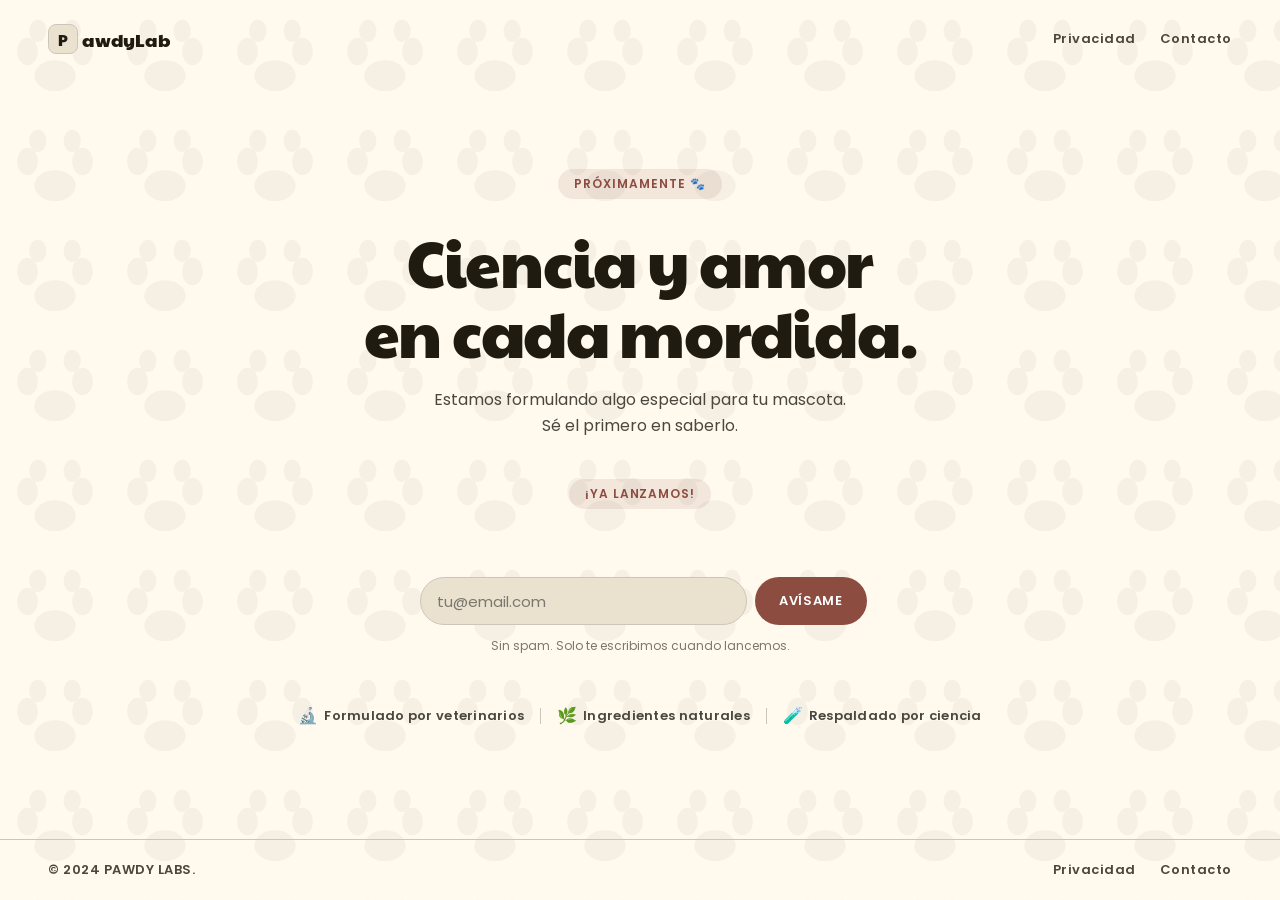
==== commit 2c5279ff: "Replace landing page with pre-launch coming soon page Minimal coming soon with countdown timer, emai" ====
--- a/pwdy_labs.web/index.html
+++ b/pwdy_labs.web/index.html
@@ -3,7 +3,7 @@
 <head>
   <meta charset="UTF-8" />
   <meta name="viewport" content="width=device-width, initial-scale=1.0" />
-  <title>Pawdy Labs — Science-backed pet care</title>
+  <title>Pawdy Labs — Coming Soon</title>
   <link rel="preconnect" href="https://fonts.googleapis.com" />
   <link rel="preconnect" href="https://fonts.gstatic.com" crossorigin />
   <link href="https://fonts.googleapis.com/css2?family=Paytone+One&family=Poppins:wght@400;600&display=swap" rel="stylesheet" />
@@ -11,269 +11,100 @@
 </head>
 <body>
 
-  <!-- PAW PRINT BACKGROUND -->
-  <div class="paw-bg" aria-hidden="true">
-    <svg class="paw-svg" xmlns="http://www.w3.org/2000/svg" viewBox="0 0 64 64">
-      <ellipse cx="32" cy="44" rx="12" ry="9"/>
-      <ellipse cx="16" cy="30" rx="6" ry="8"/>
-      <ellipse cx="48" cy="30" rx="6" ry="8"/>
-      <ellipse cx="22" cy="18" rx="5" ry="6.5"/>
-      <ellipse cx="42" cy="18" rx="5" ry="6.5"/>
-    </svg>
-  </div>
+  <!-- HEADER -->
+  <header class="header">
+    <div class="logo">
+      <span class="logo__mark">P</span>
+      <span class="logo__name">awdyLab</span>
+    </div>
+    <div class="header__links">
+      <a href="#">Privacidad</a>
+      <a href="#">Contacto</a>
+    </div>
+  </header>
 
-  <!-- NAV -->
-  <nav class="nav">
-    <a href="#" class="nav__logo">
-      <img src="assets/logo.svg" alt="Pawdy Labs" class="nav__logo-img" onerror="this.style.display='none'" />
-      <span class="nav__logo-text">PawdyLab</span>
-    </a>
-    <ul class="nav__links">
-      <li><a href="#about">Nosotros</a></li>
-      <li><a href="#products">Productos</a></li>
-      <li><a href="#science">Ciencia</a></li>
-      <li><a href="#contact">Contacto</a></li>
-    </ul>
-    <a href="#contact" class="btn btn--primary nav__cta">Empezar</a>
-  </nav>
+  <!-- MAIN -->
+  <main class="main">
 
-  <!-- HERO -->
-  <section class="hero">
-    <div class="container hero__inner">
-      <div class="hero__content">
-        <div class="chip">Cuidado premium para mascotas 🐾</div>
-        <h1 class="hero__title">
-          Ciencia y amor<br />en cada mordida.
-        </h1>
-        <p class="hero__body">
-          En Pawdy Labs formulamos suplementos y alimentos funcionales
-          respaldados por ciencia, diseñados para que tu mascota viva
-          más tiempo y con mejor calidad de vida.
-        </p>
-        <div class="hero__actions">
-          <a href="#products" class="btn btn--primary">Ver productos</a>
-          <a href="#science" class="btn btn--secondary">Nuestra ciencia →</a>
-        </div>
+    <!-- BADGE -->
+    <div class="chip" id="badge">Próximamente 🐾</div>
+
+    <!-- HEADLINE -->
+    <h1 class="headline">
+      Ciencia y amor<br />en cada mordida.
+    </h1>
+
+    <p class="sub">
+      Estamos formulando algo especial para tu mascota.<br />
+      Sé el primero en saberlo.
+    </p>
+
+    <!-- COUNTDOWN -->
+    <div class="countdown" id="countdown">
+      <div class="countdown__unit">
+        <span class="countdown__num" id="days">00</span>
+        <span class="countdown__label">Días</span>
       </div>
-      <div class="hero__image-wrap">
-        <div class="hero__image-blob">
-          <div class="hero__placeholder">🐶</div>
-        </div>
-        <div class="floating-badge floating-badge--1">
-          <span class="badge-num">98%</span>
-          <span class="badge-label">Aceptación</span>
-        </div>
-        <div class="floating-badge floating-badge--2">
-          <span class="badge-num">Vet</span>
-          <span class="badge-label">Aprobado</span>
-        </div>
+      <span class="countdown__sep">:</span>
+      <div class="countdown__unit">
+        <span class="countdown__num" id="hours">00</span>
+        <span class="countdown__label">Horas</span>
+      </div>
+      <span class="countdown__sep">:</span>
+      <div class="countdown__unit">
+        <span class="countdown__num" id="minutes">00</span>
+        <span class="countdown__label">Minutos</span>
+      </div>
+      <span class="countdown__sep">:</span>
+      <div class="countdown__unit">
+        <span class="countdown__num" id="seconds">00</span>
+        <span class="countdown__label">Segundos</span>
       </div>
     </div>
-  </section>
 
-  <!-- TRUST BAR -->
-  <div class="trust-bar">
-    <div class="container trust-bar__inner">
-      <span class="trust-item">🔬 Formulado por veterinarios</span>
-      <span class="trust-divider"></span>
-      <span class="trust-item">🌿 Ingredientes naturales</span>
-      <span class="trust-divider"></span>
-      <span class="trust-item">🧪 Pruebas clínicas</span>
-      <span class="trust-divider"></span>
-      <span class="trust-item">📦 Envío gratis +$500</span>
-    </div>
-  </div>
+    <!-- EMAIL FORM -->
+    <form class="notify-form" id="notifyForm" onsubmit="handleSubmit(event)">
+      <input
+        class="notify-form__input"
+        type="email"
+        id="emailInput"
+        placeholder="tu@email.com"
+        required
+        autocomplete="email"
+      />
+      <button class="btn btn--primary" type="submit">
+        Avísame
+      </button>
+    </form>
 
-  <!-- ABOUT -->
-  <section class="about" id="about">
-    <div class="container about__grid">
-      <div class="about__visual">
-        <div class="about__card-stack">
-          <div class="stat-card">
-            <span class="stat-card__num">+12k</span>
-            <span class="stat-card__label">Mascotas felices</span>
-          </div>
-          <div class="stat-card stat-card--2">
-            <span class="stat-card__num">100%</span>
-            <span class="stat-card__label">Natural</span>
-          </div>
-          <div class="stat-card stat-card--3">
-            <span class="stat-card__num">3 años</span>
-            <span class="stat-card__label">De investigación</span>
-          </div>
-        </div>
+    <p class="form-note" id="formNote">Sin spam. Solo te escribimos cuando lancemos.</p>
+
+    <!-- PERKS -->
+    <div class="perks">
+      <div class="perk">
+        <span class="perk__icon">🔬</span>
+        <span class="perk__text">Formulado por veterinarios</span>
       </div>
-      <div class="about__copy">
-        <div class="chip">Quiénes somos</div>
-        <h2 class="section-title">Cuidado de mascotas<br />redefinido.</h2>
-        <p class="body-text">
-          Pawdy Labs nació de una obsesión: entender qué necesita realmente
-          una mascota para prosperar. No lo que vende bien — lo que
-          funciona de verdad.
-        </p>
-        <p class="body-text">
-          Nuestro equipo de veterinarios, nutricionistas y biotecnólogos
-          desarrolla cada fórmula con rigor científico y una dosis
-          honesta de amor por los animales.
-        </p>
-        <a href="#science" class="btn btn--secondary">Conoce al equipo →</a>
+      <div class="perk__divider"></div>
+      <div class="perk">
+        <span class="perk__icon">🌿</span>
+        <span class="perk__text">Ingredientes naturales</span>
+      </div>
+      <div class="perk__divider"></div>
+      <div class="perk">
+        <span class="perk__icon">🧪</span>
+        <span class="perk__text">Respaldado por ciencia</span>
       </div>
     </div>
-  </section>
 
-  <!-- PRODUCTS -->
-  <section class="products" id="products">
-    <div class="container">
-      <div class="section-header">
-        <div class="chip">Catálogo</div>
-        <h2 class="section-title">Nuestros productos.</h2>
-      </div>
-      <div class="products__grid">
-        <article class="product-card">
-          <div class="product-card__image">🦴</div>
-          <div class="product-card__body">
-            <div class="chip chip--sm">Suplemento</div>
-            <h3 class="product-card__title">Flex & Joint</h3>
-            <p class="product-card__desc">
-              Glucosamina, colágeno tipo II y cúrcuma para articulaciones
-              sanas y movilidad óptima.
-            </p>
-            <div class="product-card__footer">
-              <span class="product-card__price">$349 MXN</span>
-              <a href="#" class="btn btn--primary btn--sm">Agregar</a>
-            </div>
-          </div>
-        </article>
-        <article class="product-card product-card--featured">
-          <div class="product-card__badge">Más vendido</div>
-          <div class="product-card__image">🌟</div>
-          <div class="product-card__body">
-            <div class="chip chip--sm">Suplemento</div>
-            <h3 class="product-card__title">Daily Vitals</h3>
-            <p class="product-card__desc">
-              Multivitamínico completo formulado para perros adultos.
-              Omega-3, probióticos y vitaminas esenciales.
-            </p>
-            <div class="product-card__footer">
-              <span class="product-card__price">$429 MXN</span>
-              <a href="#" class="btn btn--primary btn--sm">Agregar</a>
-            </div>
-          </div>
-        </article>
-        <article class="product-card">
-          <div class="product-card__image">🐟</div>
-          <div class="product-card__body">
-            <div class="chip chip--sm">Nutrición</div>
-            <h3 class="product-card__title">Omega Coat</h3>
-            <p class="product-card__desc">
-              Aceite de salmón de alta pureza para un pelaje brillante
-              y piel sana. Sin aditivos artificiales.
-            </p>
-            <div class="product-card__footer">
-              <span class="product-card__price">$299 MXN</span>
-              <a href="#" class="btn btn--primary btn--sm">Agregar</a>
-            </div>
-          </div>
-        </article>
-      </div>
-    </div>
-  </section>
-
-  <!-- SCIENCE -->
-  <section class="science" id="science">
-    <div class="container science__inner">
-      <div class="chip chip--dark">Nuestro proceso</div>
-      <h2 class="section-title">De la investigación<br />a tu mascota.</h2>
-      <div class="science__steps">
-        <div class="science-step">
-          <span class="science-step__num">01</span>
-          <h4 class="science-step__title">Investigación</h4>
-          <p class="science-step__desc">Revisamos la evidencia científica más reciente en nutrición animal.</p>
-        </div>
-        <div class="science-step__arrow">→</div>
-        <div class="science-step">
-          <span class="science-step__num">02</span>
-          <h4 class="science-step__title">Formulación</h4>
-          <p class="science-step__desc">Nuestros veterinarios diseñan fórmulas con dosis clínicamente validadas.</p>
-        </div>
-        <div class="science-step__arrow">→</div>
-        <div class="science-step">
-          <span class="science-step__num">03</span>
-          <h4 class="science-step__title">Pruebas</h4>
-          <p class="science-step__desc">Cada lote pasa por análisis de pureza, potencia y seguridad.</p>
-        </div>
-        <div class="science-step__arrow">→</div>
-        <div class="science-step">
-          <span class="science-step__num">04</span>
-          <h4 class="science-step__title">Entrega</h4>
-          <p class="science-step__desc">Llega directo a tu puerta con trazabilidad completa del producto.</p>
-        </div>
-      </div>
-    </div>
-  </section>
-
-  <!-- TESTIMONIALS -->
-  <section class="testimonials">
-    <div class="container">
-      <div class="chip">Testimonios</div>
-      <h2 class="section-title">Lo que dicen nuestros<br />clientes.</h2>
-      <div class="testimonials__grid">
-        <blockquote class="testimonial-card">
-          <p>"Desde que le doy Daily Vitals a Luna, su pelaje está increíble y tiene mucha más energía. Totalmente recomendado."</p>
-          <footer>
-            <strong>María G.</strong> — Golden Retriever, 4 años
-          </footer>
-        </blockquote>
-        <blockquote class="testimonial-card">
-          <p>"Mi veterinaria me lo recomendó y la diferencia en las articulaciones de Max fue visible desde el primer mes."</p>
-          <footer>
-            <strong>Carlos P.</strong> — Labrador, 8 años
-          </footer>
-        </blockquote>
-        <blockquote class="testimonial-card">
-          <p>"Que un producto esté formulado con evidencia científica real me da mucha confianza. Es lo que buscaba."</p>
-          <footer>
-            <strong>Andrea M.</strong> — Border Collie, 2 años
-          </footer>
-        </blockquote>
-      </div>
-    </div>
-  </section>
-
-  <!-- CONTACT -->
-  <section class="contact" id="contact">
-    <div class="container contact__inner">
-      <div class="chip">Contacto</div>
-      <h2 class="section-title">¿Tienes dudas?<br />Escríbenos.</h2>
-      <p class="body-text contact__sub">
-        Nuestro equipo de veterinarios responde en menos de 24 horas.
-      </p>
-      <form class="contact__form" onsubmit="return false">
-        <div class="form-group">
-          <label class="form-label" for="name">Nombre</label>
-          <input class="form-input" type="text" id="name" placeholder="Tu nombre" />
-        </div>
-        <div class="form-group">
-          <label class="form-label" for="email">Correo</label>
-          <input class="form-input" type="email" id="email" placeholder="tu@email.com" />
-        </div>
-        <div class="form-group">
-          <label class="form-label" for="msg">Mensaje</label>
-          <textarea class="form-input form-textarea" id="msg" placeholder="¿En qué podemos ayudarte?"></textarea>
-        </div>
-        <button type="submit" class="btn btn--primary btn--full">Enviar mensaje</button>
-      </form>
-    </div>
-  </section>
+  </main>
 
   <!-- FOOTER -->
   <footer class="footer">
-    <div class="container footer__inner">
-      <span class="footer__brand">© 2024 PAWDY LABS.</span>
-      <div class="footer__links">
-        <a href="#">Privacidad</a>
-        <a href="#">Contacto</a>
-      </div>
+    <span>© 2024 PAWDY LABS.</span>
+    <div class="footer__links">
+      <a href="#">Privacidad</a>
+      <a href="#">Contacto</a>
     </div>
   </footer>
 
--- a/pwdy_labs.web/css/style.css
+++ b/pwdy_labs.web/css/style.css
@@ -1,77 +1,44 @@
-/* ─── DESIGN TOKENS — Artisanal Heritage ─── */
+/* ─── TOKENS — Artisanal Heritage ─── */
 :root {
-  --bg:                    #fff9ee;
-  --surface:               #f5edda;
-  --surface-low:           #fbf3e0;
-  --surface-high:          #f0e8d4;
-  --surface-highest:       #eae2cf;
-  --on-surface:            #1f1b10;
-  --on-surface-variant:    #49473e;
-  --outline:               #7a776e;
-  --outline-variant:       #cbc6bb;
-
-  --primary:               #625e50;
-  --primary-container:     #f4eddb;
-  --secondary:             #8d4c40;      /* Liver — CTA primary */
-  --secondary-container:   #ffac9c;
-  --on-secondary:          #ffffff;
-
-  --error:                 #ba1a1a;
-
-  /* typography */
+  --bg:               #fff9ee;
+  --surface:          #f5edda;
+  --surface-highest:  #eae2cf;
+  --on-surface:       #1f1b10;
+  --on-surface-var:   #49473e;
+  --outline:          #7a776e;
+  --outline-var:      #cbc6bb;
+  --secondary:        #8d4c40;
+  --on-secondary:     #ffffff;
+  --shadow:           0px 12px 32px rgba(104,47,36,.08);
+
   --font-display: 'Paytone One', sans-serif;
   --font-body:    'Poppins', system-ui, sans-serif;
 
-  /* spacing (8px base) */
-  --sp-xs:   4px;
-  --sp-sm:   12px;
-  --sp-md:   24px;
-  --sp-lg:   48px;
-  --sp-xl:   80px;
-  --gutter:  24px;
-  --margin-desktop: 64px;
-  --margin-mobile:  16px;
-
-  /* radii */
-  --r-sm:    0.125rem;
-  --r:       0.25rem;
-  --r-md:    0.375rem;
-  --r-lg:    0.5rem;
-  --r-xl:    0.75rem;
-  --r-full:  9999px;
-
-  /* shadow */
-  --shadow: 0px 12px 32px rgba(104, 47, 36, 0.08);
+  --r:     0.25rem;
+  --r-lg:  0.5rem;
+  --r-xl:  0.75rem;
+  --r-full: 9999px;
 }
 
 /* ─── RESET ─── */
 *, *::before, *::after { box-sizing: border-box; margin: 0; padding: 0; }
 html { scroll-behavior: smooth; }
+
 body {
+  min-height: 100dvh;
   background: var(--bg);
   color: var(--on-surface);
   font-family: var(--font-body);
-  font-size: 16px;
-  line-height: 1.5;
   -webkit-font-smoothing: antialiased;
+  display: flex;
+  flex-direction: column;
   overflow-x: hidden;
 }
-a { color: inherit; text-decoration: none; }
-ul { list-style: none; }
-
-/* ─── PAW BACKGROUND PATTERN ─── */
-.paw-bg {
-  position: fixed;
-  inset: 0;
-  pointer-events: none;
-  z-index: 0;
-  overflow: hidden;
-}
-.paw-svg {
-  display: none; /* used as mask via JS-generated pattern */
-}
-
-/* CSS-only paw pattern via repeated pseudo-element */
+
+a { color: var(--on-surface-var); text-decoration: none; font-size: 13px; font-weight: 600; letter-spacing: .04em; }
+a:hover { color: var(--on-surface); text-decoration: underline; }
+
+/* ─── PAW PATTERN ─── */
 body::before {
   content: '';
   position: fixed;
@@ -79,72 +46,173 @@
   z-index: 0;
   pointer-events: none;
   background-image: url("data:image/svg+xml,%3Csvg xmlns='http://www.w3.org/2000/svg' width='80' height='80' viewBox='0 0 64 64'%3E%3Cellipse cx='32' cy='44' rx='12' ry='9' fill='%231f1b10'/%3E%3Cellipse cx='16' cy='30' rx='6' ry='8' fill='%231f1b10'/%3E%3Cellipse cx='48' cy='30' rx='6' ry='8' fill='%231f1b10'/%3E%3Cellipse cx='22' cy='18' rx='5' ry='6.5' fill='%231f1b10'/%3E%3Cellipse cx='42' cy='18' rx='5' ry='6.5' fill='%231f1b10'/%3E%3C/svg%3E");
-  background-size: 120px 120px;
-  opacity: 0.04;
-}
-
-/* ─── LAYOUT ─── */
-.container {
-  max-width: 1140px;
-  margin: 0 auto;
-  padding: 0 var(--margin-desktop);
-}
-
-/* ─── TYPOGRAPHY SCALE ─── */
-.section-title {
-  font-family: var(--font-display);
-  font-size: clamp(2rem, 4vw, 3rem);
-  font-weight: 400;
-  line-height: 1.15;
-  letter-spacing: -0.02em;
-  color: var(--on-surface);
-  margin-bottom: var(--sp-md);
-}
-
-.body-text {
-  font-size: 18px;
-  font-weight: 400;
-  line-height: 28px;
-  color: var(--on-surface-variant);
-  margin-bottom: var(--sp-sm);
-}
-
-/* ─── CHIPS / TAGS ─── */
+  background-size: 110px 110px;
+  opacity: .045;
+}
+
+/* ─── HEADER ─── */
+.header {
+  position: relative;
+  z-index: 10;
+  display: flex;
+  align-items: center;
+  justify-content: space-between;
+  padding: 24px 48px;
+}
+
+.logo {
+  display: flex;
+  align-items: center;
+  gap: 4px;
+  font-family: var(--font-display);
+  font-size: 1.15rem;
+  color: var(--on-surface);
+}
+
+.logo__mark {
+  display: grid;
+  place-items: center;
+  width: 30px; height: 30px;
+  background: var(--surface-highest);
+  border: 1px solid var(--outline-var);
+  border-radius: var(--r-lg);
+  font-size: .95rem;
+}
+
+.header__links { display: flex; gap: 24px; }
+
+/* ─── MAIN ─── */
+.main {
+  position: relative;
+  z-index: 1;
+  flex: 1;
+  display: flex;
+  flex-direction: column;
+  align-items: center;
+  justify-content: center;
+  text-align: center;
+  padding: 40px 24px 60px;
+  gap: 0;
+}
+
+/* ─── CHIP ─── */
 .chip {
   display: inline-block;
-  padding: 6px 14px;
+  padding: 6px 16px;
   border-radius: var(--r-full);
-  background: rgba(141, 76, 64, 0.1);
+  background: rgba(141,76,64,.1);
   color: var(--secondary);
+  font-size: 12px;
+  font-weight: 600;
+  letter-spacing: .08em;
+  text-transform: uppercase;
+  margin-bottom: 28px;
+}
+
+/* ─── HEADLINE ─── */
+.headline {
+  font-family: var(--font-display);
+  font-size: clamp(2.4rem, 6vw, 4rem);
+  font-weight: 400;
+  line-height: 1.1;
+  letter-spacing: -0.02em;
+  color: var(--on-surface);
+  margin-bottom: 20px;
+  max-width: 600px;
+}
+
+.sub {
+  font-size: 16px;
+  line-height: 26px;
+  color: var(--on-surface-var);
+  margin-bottom: 40px;
+  max-width: 420px;
+}
+
+/* ─── COUNTDOWN ─── */
+.countdown {
+  display: flex;
+  align-items: center;
+  gap: 8px;
+  margin-bottom: 40px;
+}
+
+.countdown__unit {
+  display: flex;
+  flex-direction: column;
+  align-items: center;
+  gap: 4px;
+  background: #fff;
+  border: 1px solid var(--outline-var);
+  border-radius: var(--r-lg);
+  padding: 14px 20px;
+  min-width: 72px;
+  box-shadow: var(--shadow);
+}
+
+.countdown__num {
+  font-family: var(--font-display);
+  font-size: 2rem;
+  color: var(--secondary);
+  line-height: 1;
+  font-weight: 400;
+}
+
+.countdown__label {
+  font-size: 11px;
+  font-weight: 600;
+  letter-spacing: .06em;
+  text-transform: uppercase;
+  color: var(--outline);
+}
+
+.countdown__sep {
+  font-family: var(--font-display);
+  font-size: 2rem;
+  color: var(--outline-var);
+  margin-bottom: 20px;
+}
+
+/* ─── NOTIFY FORM ─── */
+.notify-form {
+  display: flex;
+  gap: 8px;
+  margin-bottom: 12px;
+  width: 100%;
+  max-width: 440px;
+}
+
+.notify-form__input {
+  flex: 1;
+  height: 48px;
+  padding: 0 16px;
+  background: var(--surface-highest);
+  border: 1px solid var(--outline-var);
+  border-radius: var(--r-full);
   font-family: var(--font-body);
-  font-size: 12px;
-  font-weight: 600;
-  letter-spacing: 0.05em;
-  text-transform: uppercase;
-  margin-bottom: var(--sp-md);
-}
-.chip--sm { font-size: 11px; padding: 4px 10px; margin-bottom: var(--sp-sm); }
-.chip--dark {
-  background: rgba(31,27,16,.06);
-  color: var(--on-surface-variant);
-}
-
-/* ─── BUTTONS ─── */
+  font-size: 15px;
+  color: var(--on-surface);
+  outline: none;
+  transition: border-color .2s;
+}
+.notify-form__input:focus { border-color: var(--secondary); }
+.notify-form__input::placeholder { color: var(--outline); }
+
 .btn {
   display: inline-flex;
   align-items: center;
   justify-content: center;
-  gap: 6px;
-  min-height: 48px;
-  padding: 0 28px;
+  height: 48px;
+  padding: 0 24px;
   border-radius: var(--r-full);
   font-family: var(--font-body);
-  font-size: 14px;
-  font-weight: 600;
-  letter-spacing: 0.05em;
+  font-size: 13px;
+  font-weight: 600;
+  letter-spacing: .05em;
   text-transform: uppercase;
   cursor: pointer;
   border: none;
+  white-space: nowrap;
   transition: opacity .2s, transform .2s;
 }
 .btn:hover { opacity: .88; transform: translateY(-1px); }
@@ -153,522 +221,70 @@
   background: var(--secondary);
   color: var(--on-secondary);
 }
-.btn--secondary {
-  background: transparent;
-  color: var(--secondary);
-  border: 1.5px solid var(--secondary);
-}
-.btn--sm { min-height: 38px; padding: 0 18px; font-size: 12px; }
-.btn--full { width: 100%; }
-
-/* ─── NAV ─── */
-.nav {
-  position: fixed;
-  top: 0; left: 0; right: 0;
-  z-index: 100;
-  display: flex;
-  align-items: center;
-  justify-content: space-between;
-  padding: 20px var(--margin-desktop);
-  background: rgba(255,249,238,.85);
-  backdrop-filter: blur(16px);
-  border-bottom: 1px solid var(--outline-variant);
-}
-
-.nav__logo {
-  display: flex;
-  align-items: center;
-  gap: 8px;
-}
-.nav__logo-img { height: 32px; }
-.nav__logo-text {
-  font-family: var(--font-display);
-  font-size: 1.15rem;
-  color: var(--on-surface);
-}
-
-.nav__links {
-  display: flex;
-  gap: var(--sp-lg);
-}
-.nav__links a {
-  font-size: 14px;
-  font-weight: 600;
-  letter-spacing: 0.05em;
-  color: var(--on-surface-variant);
-  transition: color .2s;
-}
-.nav__links a:hover { color: var(--on-surface); text-decoration: underline; }
-
-/* ─── HERO ─── */
-.hero {
-  padding-top: 120px;
-  padding-bottom: var(--sp-xl);
+
+.form-note {
+  font-size: 12px;
+  color: var(--outline);
+  margin-bottom: 48px;
+  transition: color .3s;
+}
+.form-note--success { color: #4a7c59; font-weight: 600; }
+
+/* ─── PERKS ─── */
+.perks {
+  display: flex;
+  align-items: center;
+  gap: 16px;
+  flex-wrap: wrap;
+  justify-content: center;
+}
+
+.perk {
+  display: flex;
+  align-items: center;
+  gap: 6px;
+}
+
+.perk__icon { font-size: 1rem; }
+
+.perk__text {
+  font-size: 13px;
+  font-weight: 600;
+  color: var(--on-surface-var);
+  letter-spacing: .02em;
+}
+
+.perk__divider {
+  width: 1px;
+  height: 16px;
+  background: var(--outline-var);
+}
+
+/* ─── FOOTER ─── */
+.footer {
   position: relative;
   z-index: 1;
-}
-
-.hero__inner {
-  display: grid;
-  grid-template-columns: 1fr 1fr;
-  gap: var(--sp-xl);
-  align-items: center;
-}
-
-.hero__content { max-width: 540px; }
-
-.hero__title {
-  font-family: var(--font-display);
-  font-size: clamp(2.5rem, 5vw, 3.5rem);
-  font-weight: 400;
-  line-height: 1.1;
-  letter-spacing: -0.02em;
-  color: var(--on-surface);
-  margin-bottom: var(--sp-md);
-}
-
-.hero__body {
-  font-size: 18px;
-  line-height: 28px;
-  color: var(--on-surface-variant);
-  margin-bottom: var(--sp-lg);
-}
-
-.hero__actions { display: flex; gap: var(--sp-md); align-items: center; flex-wrap: wrap; }
-
-.hero__image-wrap {
-  position: relative;
-  display: flex;
-  justify-content: center;
-}
-
-.hero__image-blob {
-  width: 380px;
-  height: 380px;
-  background: var(--surface);
-  border-radius: 60% 40% 55% 45% / 50% 60% 40% 50%;
-  display: flex;
-  align-items: center;
-  justify-content: center;
-  font-size: 8rem;
-  animation: blob-morph 8s ease-in-out infinite;
-}
-
-@keyframes blob-morph {
-  0%, 100% { border-radius: 60% 40% 55% 45% / 50% 60% 40% 50%; }
-  50%       { border-radius: 40% 60% 45% 55% / 60% 40% 60% 40%; }
-}
-
-.floating-badge {
-  position: absolute;
-  background: #fff;
-  border: 1px solid var(--outline-variant);
-  border-radius: var(--r-lg);
-  padding: 10px 16px;
-  display: flex;
-  flex-direction: column;
-  align-items: center;
-  box-shadow: var(--shadow);
-  animation: float 4s ease-in-out infinite;
-}
-.floating-badge--1 { top: 10%; right: 0; }
-.floating-badge--2 { bottom: 15%; left: 0; animation-delay: 2s; }
-
-@keyframes float {
-  0%, 100% { transform: translateY(0); }
-  50%       { transform: translateY(-8px); }
-}
-
-.badge-num {
-  font-family: var(--font-display);
-  font-size: 1.3rem;
-  color: var(--secondary);
-  line-height: 1;
-}
-.badge-label {
-  font-size: 11px;
-  color: var(--on-surface-variant);
-  margin-top: 2px;
-}
-
-/* ─── TRUST BAR ─── */
-.trust-bar {
-  position: relative;
-  z-index: 1;
-  background: var(--surface-highest);
-  border-top: 1px solid var(--outline-variant);
-  border-bottom: 1px solid var(--outline-variant);
-  padding: var(--sp-md) 0;
-}
-
-.trust-bar__inner {
-  display: flex;
-  align-items: center;
-  justify-content: center;
-  gap: var(--sp-md);
-  flex-wrap: wrap;
-}
-
-.trust-item {
-  font-size: 14px;
-  font-weight: 600;
-  color: var(--on-surface-variant);
-  letter-spacing: 0.02em;
-}
-
-.trust-divider {
-  width: 1px;
-  height: 18px;
-  background: var(--outline-variant);
-}
-
-/* ─── ABOUT ─── */
-.about {
-  padding: var(--sp-xl) 0;
-  position: relative;
-  z-index: 1;
-}
-
-.about__grid {
-  display: grid;
-  grid-template-columns: 1fr 1fr;
-  gap: var(--sp-xl);
-  align-items: center;
-}
-
-.about__card-stack {
-  display: flex;
-  flex-direction: column;
-  gap: var(--sp-md);
-}
-
-.stat-card {
-  background: var(--surface);
-  border: 1px solid var(--outline-variant);
-  border-radius: var(--r-lg);
-  padding: var(--sp-md) var(--sp-md);
-  box-shadow: var(--shadow);
-  display: flex;
-  align-items: center;
-  gap: var(--sp-md);
-}
-
-.stat-card--2 { margin-left: var(--sp-lg); }
-.stat-card--3 { margin-left: var(--sp-md); }
-
-.stat-card__num {
-  font-family: var(--font-display);
-  font-size: 2rem;
-  color: var(--secondary);
-  line-height: 1;
-  min-width: 80px;
-}
-.stat-card__label {
-  font-size: 14px;
-  font-weight: 600;
-  color: var(--on-surface-variant);
-}
-
-.about__copy { max-width: 480px; }
-.about__copy .body-text + .body-text { margin-top: 0; }
-.about__copy .btn { margin-top: var(--sp-md); }
-
-/* ─── PRODUCTS ─── */
-.products {
-  padding: var(--sp-xl) 0;
-  background: var(--surface-low);
-  border-top: 1px solid var(--outline-variant);
-  border-bottom: 1px solid var(--outline-variant);
-  position: relative;
-  z-index: 1;
-}
-
-.section-header {
-  margin-bottom: var(--sp-lg);
-}
-
-.products__grid {
-  display: grid;
-  grid-template-columns: repeat(3, 1fr);
-  gap: var(--sp-md);
-}
-
-.product-card {
-  position: relative;
-  background: #fff;
-  border: 1px solid var(--outline-variant);
-  border-radius: var(--r-lg);
-  overflow: hidden;
-  box-shadow: var(--shadow);
-  transition: transform .25s, box-shadow .25s;
-}
-.product-card:hover {
-  transform: translateY(-4px);
-  box-shadow: 0px 20px 48px rgba(104, 47, 36, 0.12);
-}
-
-.product-card--featured {
-  border-color: var(--secondary);
-  border-width: 1.5px;
-}
-
-.product-card__badge {
-  position: absolute;
-  top: 16px; right: 16px;
-  background: var(--secondary);
-  color: #fff;
-  font-size: 11px;
-  font-weight: 600;
-  letter-spacing: .05em;
-  text-transform: uppercase;
-  padding: 4px 10px;
-  border-radius: var(--r-full);
-}
-
-.product-card__image {
-  height: 160px;
-  background: var(--surface);
-  display: flex;
-  align-items: center;
-  justify-content: center;
-  font-size: 5rem;
-}
-
-.product-card__body {
-  padding: var(--sp-md);
-}
-
-.product-card__title {
-  font-family: var(--font-display);
-  font-size: 1.4rem;
-  font-weight: 400;
-  color: var(--on-surface);
-  margin-bottom: 8px;
-}
-
-.product-card__desc {
-  font-size: 14px;
-  line-height: 22px;
-  color: var(--on-surface-variant);
-  margin-bottom: var(--sp-md);
-}
-
-.product-card__footer {
   display: flex;
   align-items: center;
   justify-content: space-between;
-}
-
-.product-card__price {
-  font-size: 18px;
-  font-weight: 600;
-  color: var(--on-surface);
-}
-
-/* ─── SCIENCE ─── */
-.science {
-  padding: var(--sp-xl) 0;
-  position: relative;
-  z-index: 1;
-}
-
-.science__inner {
-  text-align: center;
-}
-
-.science__inner .section-title { margin-bottom: var(--sp-lg); }
-
-.science__steps {
-  display: flex;
-  align-items: flex-start;
-  justify-content: center;
-  gap: var(--sp-md);
-  flex-wrap: wrap;
-}
-
-.science-step {
-  max-width: 200px;
-  text-align: center;
-}
-
-.science-step__num {
-  display: inline-block;
-  font-family: var(--font-display);
-  font-size: 2rem;
-  color: var(--secondary);
-  line-height: 1;
-  margin-bottom: 12px;
-}
-
-.science-step__title {
-  font-family: var(--font-body);
-  font-size: 16px;
-  font-weight: 600;
-  color: var(--on-surface);
-  margin-bottom: 8px;
-}
-
-.science-step__desc {
-  font-size: 14px;
-  line-height: 22px;
-  color: var(--on-surface-variant);
-}
-
-.science-step__arrow {
-  font-size: 1.5rem;
-  color: var(--outline-variant);
-  align-self: center;
-  margin-top: -20px;
-}
-
-/* ─── TESTIMONIALS ─── */
-.testimonials {
-  padding: var(--sp-xl) 0;
-  background: var(--surface-low);
-  border-top: 1px solid var(--outline-variant);
-  position: relative;
-  z-index: 1;
-}
-
-.testimonials__grid {
-  display: grid;
-  grid-template-columns: repeat(3, 1fr);
-  gap: var(--sp-md);
-  margin-top: var(--sp-lg);
-}
-
-.testimonial-card {
-  background: #fff;
-  border: 1px solid var(--outline-variant);
-  border-radius: var(--r-lg);
-  padding: var(--sp-md);
-  box-shadow: var(--shadow);
-}
-
-.testimonial-card p {
-  font-size: 15px;
-  line-height: 24px;
-  color: var(--on-surface-variant);
-  font-style: italic;
-  margin-bottom: var(--sp-md);
-}
-
-.testimonial-card footer {
+  padding: 20px 48px;
+  border-top: 1px solid var(--outline-var);
   font-size: 13px;
   font-weight: 600;
-  color: var(--on-surface);
-}
-
-/* ─── CONTACT ─── */
-.contact {
-  padding: var(--sp-xl) 0;
-  position: relative;
-  z-index: 1;
-}
-
-.contact__inner {
-  max-width: 560px;
-  margin: 0 auto;
-}
-
-.contact__sub { margin-bottom: var(--sp-lg); }
-
-.contact__form { display: flex; flex-direction: column; gap: var(--sp-md); }
-
-.form-group { display: flex; flex-direction: column; gap: 8px; }
-
-.form-label {
-  font-size: 14px;
-  font-weight: 600;
-  letter-spacing: 0.05em;
-  color: var(--on-surface);
-}
-
-.form-input {
-  background: var(--surface-highest);
-  border: 1px solid var(--outline-variant);
-  border-radius: var(--r);
-  padding: 12px 16px;
-  font-family: var(--font-body);
-  font-size: 16px;
-  color: var(--on-surface);
-  outline: none;
-  transition: border-color .2s;
-}
-.form-input:focus { border-color: var(--secondary); }
-.form-input::placeholder { color: var(--outline); }
-
-.form-textarea {
-  resize: vertical;
-  min-height: 120px;
-}
-
-/* ─── FOOTER ─── */
-.footer {
-  background: var(--surface-highest);
-  border-top: 1px solid var(--outline-variant);
-  padding: var(--sp-md) 0;
-  position: relative;
-  z-index: 1;
-}
-
-.footer__inner {
-  display: flex;
-  align-items: center;
-  justify-content: space-between;
-}
-
-.footer__brand {
-  font-size: 13px;
-  font-weight: 600;
-  letter-spacing: 0.05em;
-  color: var(--on-surface-variant);
-}
-
-.footer__links {
-  display: flex;
-  gap: var(--sp-md);
-}
-.footer__links a {
-  font-size: 13px;
-  color: var(--on-surface-variant);
-  transition: color .2s;
-}
-.footer__links a:hover {
-  color: var(--on-surface);
-  text-decoration: underline;
-}
-
-/* ─── SCROLL REVEAL ─── */
-[data-reveal] {
-  opacity: 0;
-  transform: translateY(20px);
-  transition: opacity .6s ease, transform .6s ease;
-}
-[data-reveal].visible {
-  opacity: 1;
-  transform: none;
-}
+  letter-spacing: .04em;
+  color: var(--on-surface-var);
+}
+
+.footer__links { display: flex; gap: 24px; }
 
 /* ─── RESPONSIVE ─── */
-@media (max-width: 960px) {
-  .container { padding: 0 var(--sp-md); }
-  .nav { padding: 16px var(--sp-md); }
-  .nav__cta { display: none; }
-  .hero__inner { grid-template-columns: 1fr; }
-  .hero__image-wrap { display: none; }
-  .about__grid { grid-template-columns: 1fr; }
-  .products__grid { grid-template-columns: 1fr; }
-  .testimonials__grid { grid-template-columns: 1fr; }
-  .science__steps { flex-direction: column; align-items: center; }
-  .science-step__arrow { transform: rotate(90deg); margin: 0; }
-}
-
 @media (max-width: 600px) {
-  .nav__links { display: none; }
-  .trust-divider { display: none; }
-  .trust-bar__inner { gap: var(--sp-sm); }
-  .stat-card--2, .stat-card--3 { margin-left: 0; }
-  .footer__inner { flex-direction: column; gap: var(--sp-sm); text-align: center; }
-  .hero__actions { flex-direction: column; align-items: flex-start; }
-}
+  .header { padding: 20px 20px; }
+  .header__links { display: none; }
+  .footer { padding: 16px 20px; flex-direction: column; gap: 12px; text-align: center; }
+  .countdown__unit { min-width: 60px; padding: 10px 14px; }
+  .countdown__num { font-size: 1.6rem; }
+  .perk__divider { display: none; }
+  .notify-form { flex-direction: column; }
+  .notify-form__input, .btn { width: 100%; }
+}
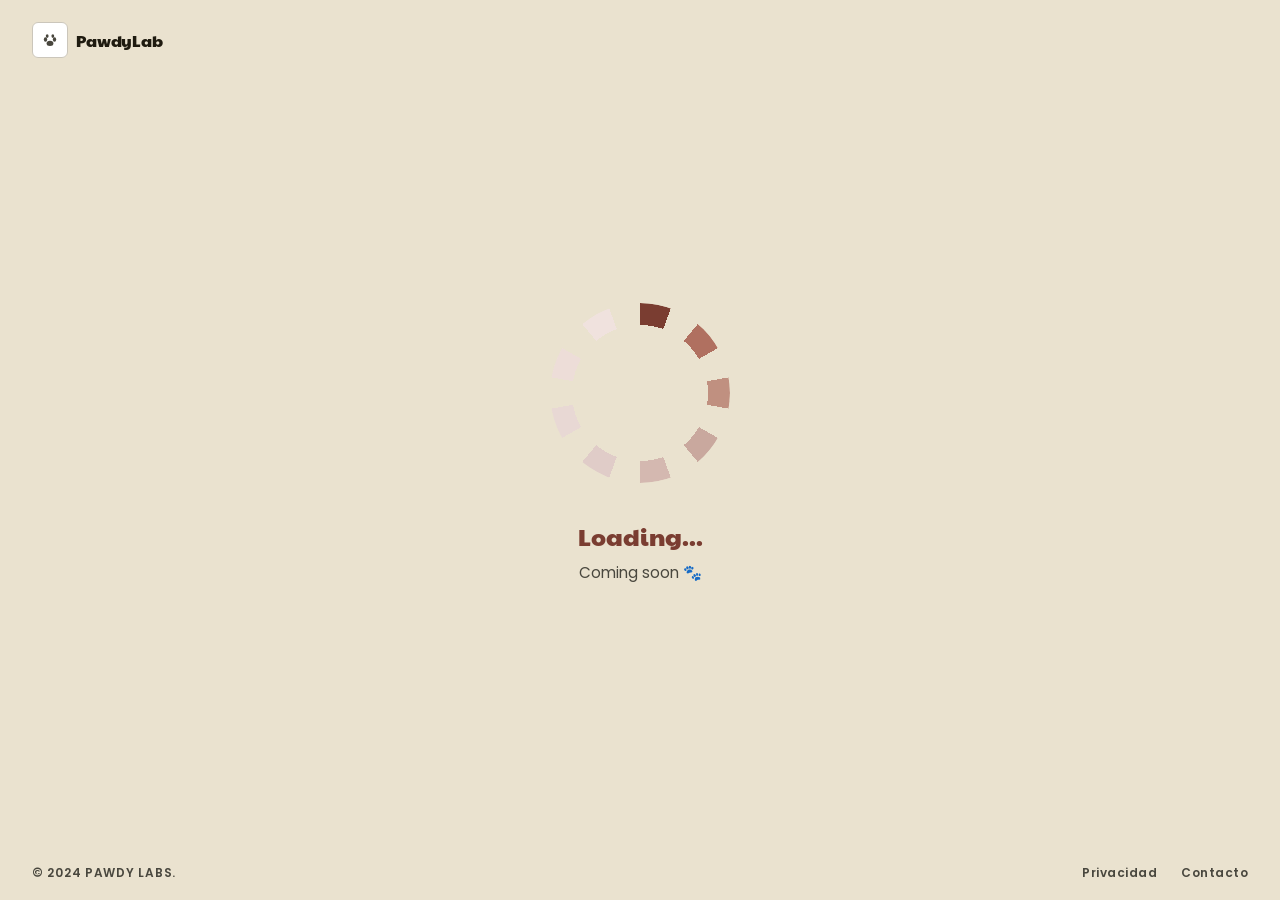
==== commit 1ec0504f: "Rebuild as animated coming soon loading screen Replicates reference screenshot: spinner, Loading.../" ====
--- a/pwdy_labs.web/index.html
+++ b/pwdy_labs.web/index.html
@@ -11,101 +11,44 @@
 </head>
 <body>
 
+  <!-- PAW PRINTS BACKGROUND -->
+  <div class="paws" id="paws" aria-hidden="true"></div>
+
   <!-- HEADER -->
   <header class="header">
     <div class="logo">
-      <span class="logo__mark">P</span>
-      <span class="logo__name">awdyLab</span>
-    </div>
-    <div class="header__links">
-      <a href="#">Privacidad</a>
-      <a href="#">Contacto</a>
+      <div class="logo__box">
+        <svg width="18" height="18" viewBox="0 0 64 64" fill="none" xmlns="http://www.w3.org/2000/svg">
+          <ellipse cx="32" cy="44" rx="12" ry="9" fill="#49473e"/>
+          <ellipse cx="16" cy="30" rx="6" ry="8" fill="#49473e"/>
+          <ellipse cx="48" cy="30" rx="6" ry="8" fill="#49473e"/>
+          <ellipse cx="22" cy="18" rx="5" ry="6.5" fill="#49473e"/>
+          <ellipse cx="42" cy="18" rx="5" ry="6.5" fill="#49473e"/>
+        </svg>
+      </div>
+      <span class="logo__text">PawdyLab</span>
     </div>
   </header>
 
   <!-- MAIN -->
   <main class="main">
-
-    <!-- BADGE -->
-    <div class="chip" id="badge">Próximamente 🐾</div>
-
-    <!-- HEADLINE -->
-    <h1 class="headline">
-      Ciencia y amor<br />en cada mordida.
-    </h1>
-
-    <p class="sub">
-      Estamos formulando algo especial para tu mascota.<br />
-      Sé el primero en saberlo.
-    </p>
-
-    <!-- COUNTDOWN -->
-    <div class="countdown" id="countdown">
-      <div class="countdown__unit">
-        <span class="countdown__num" id="days">00</span>
-        <span class="countdown__label">Días</span>
-      </div>
-      <span class="countdown__sep">:</span>
-      <div class="countdown__unit">
-        <span class="countdown__num" id="hours">00</span>
-        <span class="countdown__label">Horas</span>
-      </div>
-      <span class="countdown__sep">:</span>
-      <div class="countdown__unit">
-        <span class="countdown__num" id="minutes">00</span>
-        <span class="countdown__label">Minutos</span>
-      </div>
-      <span class="countdown__sep">:</span>
-      <div class="countdown__unit">
-        <span class="countdown__num" id="seconds">00</span>
-        <span class="countdown__label">Segundos</span>
-      </div>
+    <!-- SPINNER -->
+    <div class="spinner" aria-label="Cargando">
+      <div class="spinner__ring"></div>
     </div>
 
-    <!-- EMAIL FORM -->
-    <form class="notify-form" id="notifyForm" onsubmit="handleSubmit(event)">
-      <input
-        class="notify-form__input"
-        type="email"
-        id="emailInput"
-        placeholder="tu@email.com"
-        required
-        autocomplete="email"
-      />
-      <button class="btn btn--primary" type="submit">
-        Avísame
-      </button>
-    </form>
-
-    <p class="form-note" id="formNote">Sin spam. Solo te escribimos cuando lancemos.</p>
-
-    <!-- PERKS -->
-    <div class="perks">
-      <div class="perk">
-        <span class="perk__icon">🔬</span>
-        <span class="perk__text">Formulado por veterinarios</span>
-      </div>
-      <div class="perk__divider"></div>
-      <div class="perk">
-        <span class="perk__icon">🌿</span>
-        <span class="perk__text">Ingredientes naturales</span>
-      </div>
-      <div class="perk__divider"></div>
-      <div class="perk">
-        <span class="perk__icon">🧪</span>
-        <span class="perk__text">Respaldado por ciencia</span>
-      </div>
-    </div>
-
+    <!-- TEXT -->
+    <h1 class="loading-text">Loading...</h1>
+    <p class="coming-soon">Coming soon 🐾</p>
   </main>
 
   <!-- FOOTER -->
   <footer class="footer">
-    <span>© 2024 PAWDY LABS.</span>
-    <div class="footer__links">
+    <span class="footer__copy">© 2024 PAWDY LABS.</span>
+    <nav class="footer__links">
       <a href="#">Privacidad</a>
       <a href="#">Contacto</a>
-    </div>
+    </nav>
   </footer>
 
   <script src="js/main.js"></script>
--- a/pwdy_labs.web/css/style.css
+++ b/pwdy_labs.web/css/style.css
@@ -1,290 +1,196 @@
-/* ─── TOKENS — Artisanal Heritage ─── */
+/* ─── TOKENS ─── */
 :root {
-  --bg:               #fff9ee;
-  --surface:          #f5edda;
-  --surface-highest:  #eae2cf;
-  --on-surface:       #1f1b10;
-  --on-surface-var:   #49473e;
-  --outline:          #7a776e;
-  --outline-var:      #cbc6bb;
-  --secondary:        #8d4c40;
-  --on-secondary:     #ffffff;
-  --shadow:           0px 12px 32px rgba(104,47,36,.08);
-
-  --font-display: 'Paytone One', sans-serif;
-  --font-body:    'Poppins', system-ui, sans-serif;
-
-  --r:     0.25rem;
-  --r-lg:  0.5rem;
-  --r-xl:  0.75rem;
-  --r-full: 9999px;
+  --bg:            #eae2cf;
+  --on-surface:    #1f1b10;
+  --on-surface-var:#49473e;
+  --outline-var:   #cbc6bb;
+  --liver:         #7a3d31;
+  --liver-light:   #c9a89e;
+  --font-display:  'Paytone One', sans-serif;
+  --font-body:     'Poppins', system-ui, sans-serif;
 }
 
 /* ─── RESET ─── */
 *, *::before, *::after { box-sizing: border-box; margin: 0; padding: 0; }
-html { scroll-behavior: smooth; }
+html, body { width: 100%; height: 100%; }
 
 body {
-  min-height: 100dvh;
   background: var(--bg);
   color: var(--on-surface);
   font-family: var(--font-body);
   -webkit-font-smoothing: antialiased;
   display: flex;
   flex-direction: column;
-  overflow-x: hidden;
+  min-height: 100dvh;
+  overflow: hidden;
 }
 
-a { color: var(--on-surface-var); text-decoration: none; font-size: 13px; font-weight: 600; letter-spacing: .04em; }
-a:hover { color: var(--on-surface); text-decoration: underline; }
-
-/* ─── PAW PATTERN ─── */
-body::before {
-  content: '';
+/* ─── PAW PRINTS BACKGROUND ─── */
+.paws {
   position: fixed;
   inset: 0;
+  pointer-events: none;
   z-index: 0;
-  pointer-events: none;
-  background-image: url("data:image/svg+xml,%3Csvg xmlns='http://www.w3.org/2000/svg' width='80' height='80' viewBox='0 0 64 64'%3E%3Cellipse cx='32' cy='44' rx='12' ry='9' fill='%231f1b10'/%3E%3Cellipse cx='16' cy='30' rx='6' ry='8' fill='%231f1b10'/%3E%3Cellipse cx='48' cy='30' rx='6' ry='8' fill='%231f1b10'/%3E%3Cellipse cx='22' cy='18' rx='5' ry='6.5' fill='%231f1b10'/%3E%3Cellipse cx='42' cy='18' rx='5' ry='6.5' fill='%231f1b10'/%3E%3C/svg%3E");
-  background-size: 110px 110px;
-  opacity: .045;
+  overflow: hidden;
+}
+
+.paw {
+  position: absolute;
+  opacity: 0;
+  animation: paw-drift linear infinite;
+}
+
+.paw svg { display: block; }
+
+@keyframes paw-drift {
+  0%   { transform: translateY(0)   rotate(var(--rot)) scale(var(--sc)); opacity: 0; }
+  8%   { opacity: var(--op); }
+  92%  { opacity: var(--op); }
+  100% { transform: translateY(-60px) rotate(calc(var(--rot) + 10deg)) scale(var(--sc)); opacity: 0; }
 }
 
 /* ─── HEADER ─── */
 .header {
   position: relative;
   z-index: 10;
-  display: flex;
-  align-items: center;
-  justify-content: space-between;
-  padding: 24px 48px;
+  padding: 22px 32px;
 }
 
 .logo {
-  display: flex;
+  display: inline-flex;
   align-items: center;
-  gap: 4px;
-  font-family: var(--font-display);
-  font-size: 1.15rem;
-  color: var(--on-surface);
+  gap: 8px;
 }
 
-.logo__mark {
+.logo__box {
+  width: 36px; height: 36px;
+  background: #fff;
+  border: 1px solid var(--outline-var);
+  border-radius: 6px;
   display: grid;
   place-items: center;
-  width: 30px; height: 30px;
-  background: var(--surface-highest);
-  border: 1px solid var(--outline-var);
-  border-radius: var(--r-lg);
-  font-size: .95rem;
 }
 
-.header__links { display: flex; gap: 24px; }
+.logo__text {
+  font-family: var(--font-display);
+  font-size: 1rem;
+  color: var(--on-surface);
+  letter-spacing: -.01em;
+}
 
 /* ─── MAIN ─── */
 .main {
+  flex: 1;
   position: relative;
   z-index: 1;
-  flex: 1;
   display: flex;
   flex-direction: column;
   align-items: center;
   justify-content: center;
-  text-align: center;
-  padding: 40px 24px 60px;
   gap: 0;
+  padding-bottom: 40px;
 }
 
-/* ─── CHIP ─── */
-.chip {
-  display: inline-block;
-  padding: 6px 16px;
-  border-radius: var(--r-full);
-  background: rgba(141,76,64,.1);
-  color: var(--secondary);
-  font-size: 12px;
-  font-weight: 600;
-  letter-spacing: .08em;
-  text-transform: uppercase;
-  margin-bottom: 28px;
+/* ─── SPINNER ─── */
+.spinner {
+  width: 180px;
+  height: 180px;
+  position: relative;
+  margin-bottom: 36px;
 }
 
-/* ─── HEADLINE ─── */
-.headline {
-  font-family: var(--font-display);
-  font-size: clamp(2.4rem, 6vw, 4rem);
-  font-weight: 400;
-  line-height: 1.1;
-  letter-spacing: -0.02em;
-  color: var(--on-surface);
-  margin-bottom: 20px;
-  max-width: 600px;
+.spinner__ring {
+  width: 100%;
+  height: 100%;
+  border-radius: 50%;
+  position: relative;
+  animation: spin 1s linear infinite;
 }
 
-.sub {
-  font-size: 16px;
-  line-height: 26px;
-  color: var(--on-surface-var);
-  margin-bottom: 40px;
-  max-width: 420px;
+/* Dashes around the ring using conic gradient trick + individual ticks */
+.spinner__ring::before {
+  content: '';
+  position: absolute;
+  inset: 0;
+  border-radius: 50%;
+  background: conic-gradient(
+    var(--liver)        0deg   20deg,
+    transparent        20deg  40deg,
+    #b07060            40deg  60deg,
+    transparent        60deg  80deg,
+    #c09080            80deg  100deg,
+    transparent        100deg 120deg,
+    var(--liver-light) 120deg 140deg,
+    transparent        140deg 160deg,
+    #d4b8b0            160deg 180deg,
+    transparent        180deg 200deg,
+    #e0ccc8            200deg 220deg,
+    transparent        220deg 240deg,
+    #e8d8d4            240deg 260deg,
+    transparent        260deg 280deg,
+    #edddd8            280deg 300deg,
+    transparent        300deg 320deg,
+    #f0e2de            320deg 340deg,
+    transparent        340deg 360deg
+  );
+  -webkit-mask: radial-gradient(circle, transparent 68px, black 68px);
+  mask: radial-gradient(circle, transparent 68px, black 68px);
 }
 
-/* ─── COUNTDOWN ─── */
-.countdown {
-  display: flex;
-  align-items: center;
-  gap: 8px;
-  margin-bottom: 40px;
+@keyframes spin {
+  to { transform: rotate(360deg); }
 }
 
-.countdown__unit {
-  display: flex;
-  flex-direction: column;
-  align-items: center;
-  gap: 4px;
-  background: #fff;
-  border: 1px solid var(--outline-var);
-  border-radius: var(--r-lg);
-  padding: 14px 20px;
-  min-width: 72px;
-  box-shadow: var(--shadow);
+/* ─── TEXT ─── */
+.loading-text {
+  font-family: var(--font-display);
+  font-size: 1.5rem;
+  font-weight: 400;
+  color: var(--liver);
+  margin-bottom: 8px;
+  animation: fade-in .8s ease both;
 }
 
-.countdown__num {
-  font-family: var(--font-display);
-  font-size: 2rem;
-  color: var(--secondary);
-  line-height: 1;
+.coming-soon {
+  font-size: .95rem;
+  color: var(--on-surface-var);
   font-weight: 400;
+  animation: fade-in .8s .2s ease both;
 }
 
-.countdown__label {
-  font-size: 11px;
-  font-weight: 600;
-  letter-spacing: .06em;
-  text-transform: uppercase;
-  color: var(--outline);
-}
-
-.countdown__sep {
-  font-family: var(--font-display);
-  font-size: 2rem;
-  color: var(--outline-var);
-  margin-bottom: 20px;
-}
-
-/* ─── NOTIFY FORM ─── */
-.notify-form {
-  display: flex;
-  gap: 8px;
-  margin-bottom: 12px;
-  width: 100%;
-  max-width: 440px;
-}
-
-.notify-form__input {
-  flex: 1;
-  height: 48px;
-  padding: 0 16px;
-  background: var(--surface-highest);
-  border: 1px solid var(--outline-var);
-  border-radius: var(--r-full);
-  font-family: var(--font-body);
-  font-size: 15px;
-  color: var(--on-surface);
-  outline: none;
-  transition: border-color .2s;
-}
-.notify-form__input:focus { border-color: var(--secondary); }
-.notify-form__input::placeholder { color: var(--outline); }
-
-.btn {
-  display: inline-flex;
-  align-items: center;
-  justify-content: center;
-  height: 48px;
-  padding: 0 24px;
-  border-radius: var(--r-full);
-  font-family: var(--font-body);
-  font-size: 13px;
-  font-weight: 600;
-  letter-spacing: .05em;
-  text-transform: uppercase;
-  cursor: pointer;
-  border: none;
-  white-space: nowrap;
-  transition: opacity .2s, transform .2s;
-}
-.btn:hover { opacity: .88; transform: translateY(-1px); }
-
-.btn--primary {
-  background: var(--secondary);
-  color: var(--on-secondary);
-}
-
-.form-note {
-  font-size: 12px;
-  color: var(--outline);
-  margin-bottom: 48px;
-  transition: color .3s;
-}
-.form-note--success { color: #4a7c59; font-weight: 600; }
-
-/* ─── PERKS ─── */
-.perks {
-  display: flex;
-  align-items: center;
-  gap: 16px;
-  flex-wrap: wrap;
-  justify-content: center;
-}
-
-.perk {
-  display: flex;
-  align-items: center;
-  gap: 6px;
-}
-
-.perk__icon { font-size: 1rem; }
-
-.perk__text {
-  font-size: 13px;
-  font-weight: 600;
-  color: var(--on-surface-var);
-  letter-spacing: .02em;
-}
-
-.perk__divider {
-  width: 1px;
-  height: 16px;
-  background: var(--outline-var);
+@keyframes fade-in {
+  from { opacity: 0; transform: translateY(8px); }
+  to   { opacity: 1; transform: none; }
 }
 
 /* ─── FOOTER ─── */
 .footer {
   position: relative;
-  z-index: 1;
+  z-index: 10;
   display: flex;
   align-items: center;
   justify-content: space-between;
-  padding: 20px 48px;
-  border-top: 1px solid var(--outline-var);
-  font-size: 13px;
+  padding: 18px 32px;
+}
+
+.footer__copy {
+  font-size: 12px;
+  font-weight: 600;
+  letter-spacing: .06em;
+  color: var(--on-surface-var);
+}
+
+.footer__links {
+  display: flex;
+  gap: 24px;
+}
+
+.footer__links a {
+  font-size: 12px;
   font-weight: 600;
   letter-spacing: .04em;
   color: var(--on-surface-var);
+  text-decoration: none;
+  transition: color .2s;
 }
-
-.footer__links { display: flex; gap: 24px; }
-
-/* ─── RESPONSIVE ─── */
-@media (max-width: 600px) {
-  .header { padding: 20px 20px; }
-  .header__links { display: none; }
-  .footer { padding: 16px 20px; flex-direction: column; gap: 12px; text-align: center; }
-  .countdown__unit { min-width: 60px; padding: 10px 14px; }
-  .countdown__num { font-size: 1.6rem; }
-  .perk__divider { display: none; }
-  .notify-form { flex-direction: column; }
-  .notify-form__input, .btn { width: 100%; }
-}
+.footer__links a:hover { color: var(--on-surface); }
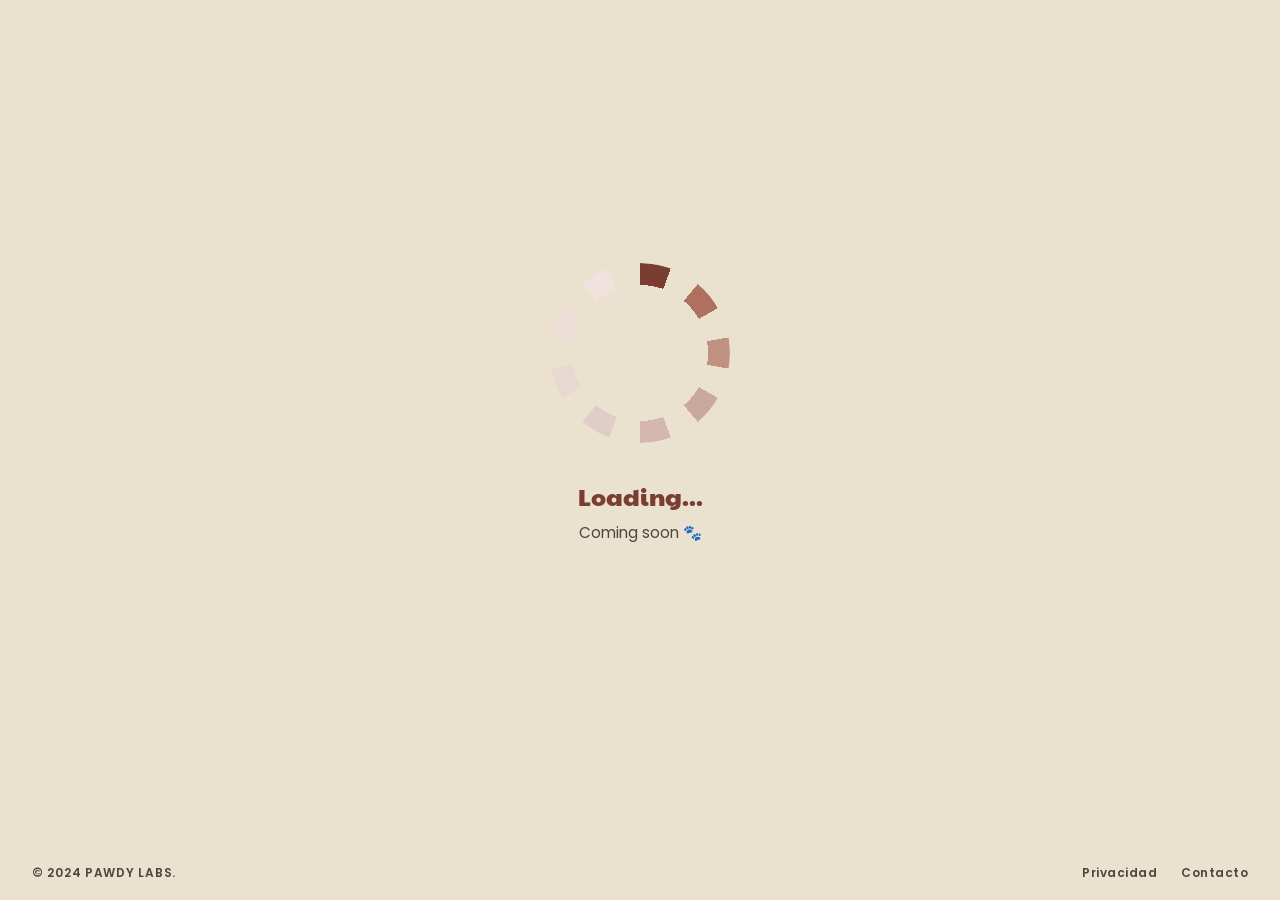
==== commit decada13: "Fix paw SVG to 4 toes in arc, remove header logo https://claude.ai/code/session_01V8VGcHjsww9JBPFcya" ====
--- a/pwdy_labs.web/index.html
+++ b/pwdy_labs.web/index.html
@@ -14,23 +14,8 @@
   <!-- PAW PRINTS BACKGROUND -->
   <div class="paws" id="paws" aria-hidden="true"></div>
 
-  <!-- HEADER -->
-  <header class="header">
-    <div class="logo">
-      <div class="logo__box">
-        <svg width="18" height="18" viewBox="0 0 64 64" fill="none" xmlns="http://www.w3.org/2000/svg">
-          <ellipse cx="32" cy="44" rx="12" ry="9" fill="#49473e"/>
-          <ellipse cx="16" cy="30" rx="6" ry="8" fill="#49473e"/>
-          <ellipse cx="48" cy="30" rx="6" ry="8" fill="#49473e"/>
-          <ellipse cx="22" cy="18" rx="5" ry="6.5" fill="#49473e"/>
-          <ellipse cx="42" cy="18" rx="5" ry="6.5" fill="#49473e"/>
-        </svg>
-      </div>
-      <span class="logo__text">PawdyLab</span>
-    </div>
-  </header>
 
-  <!-- MAIN -->
+<!-- MAIN -->
   <main class="main">
     <!-- SPINNER -->
     <div class="spinner" aria-label="Cargando">
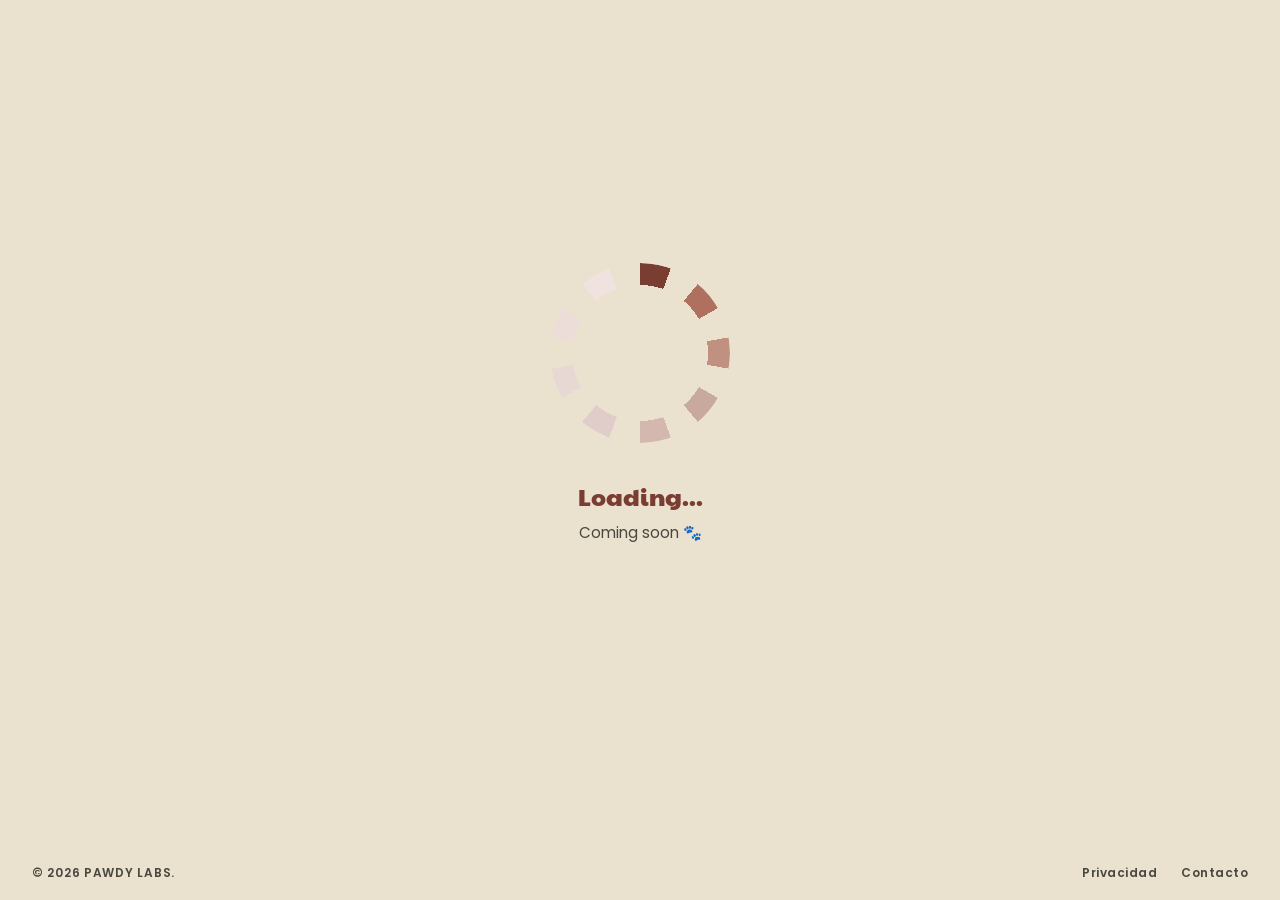
==== commit 0b4a6918: "Update copyright year to 2026 https://claude.ai/code/session_01V8VGcHjsww9JBPFcyab75F" ====
--- a/pwdy_labs.web/index.html
+++ b/pwdy_labs.web/index.html
@@ -29,7 +29,7 @@
 
   <!-- FOOTER -->
   <footer class="footer">
-    <span class="footer__copy">© 2024 PAWDY LABS.</span>
+    <span class="footer__copy">© 2026 PAWDY LABS.</span>
     <nav class="footer__links">
       <a href="#">Privacidad</a>
       <a href="#">Contacto</a>
